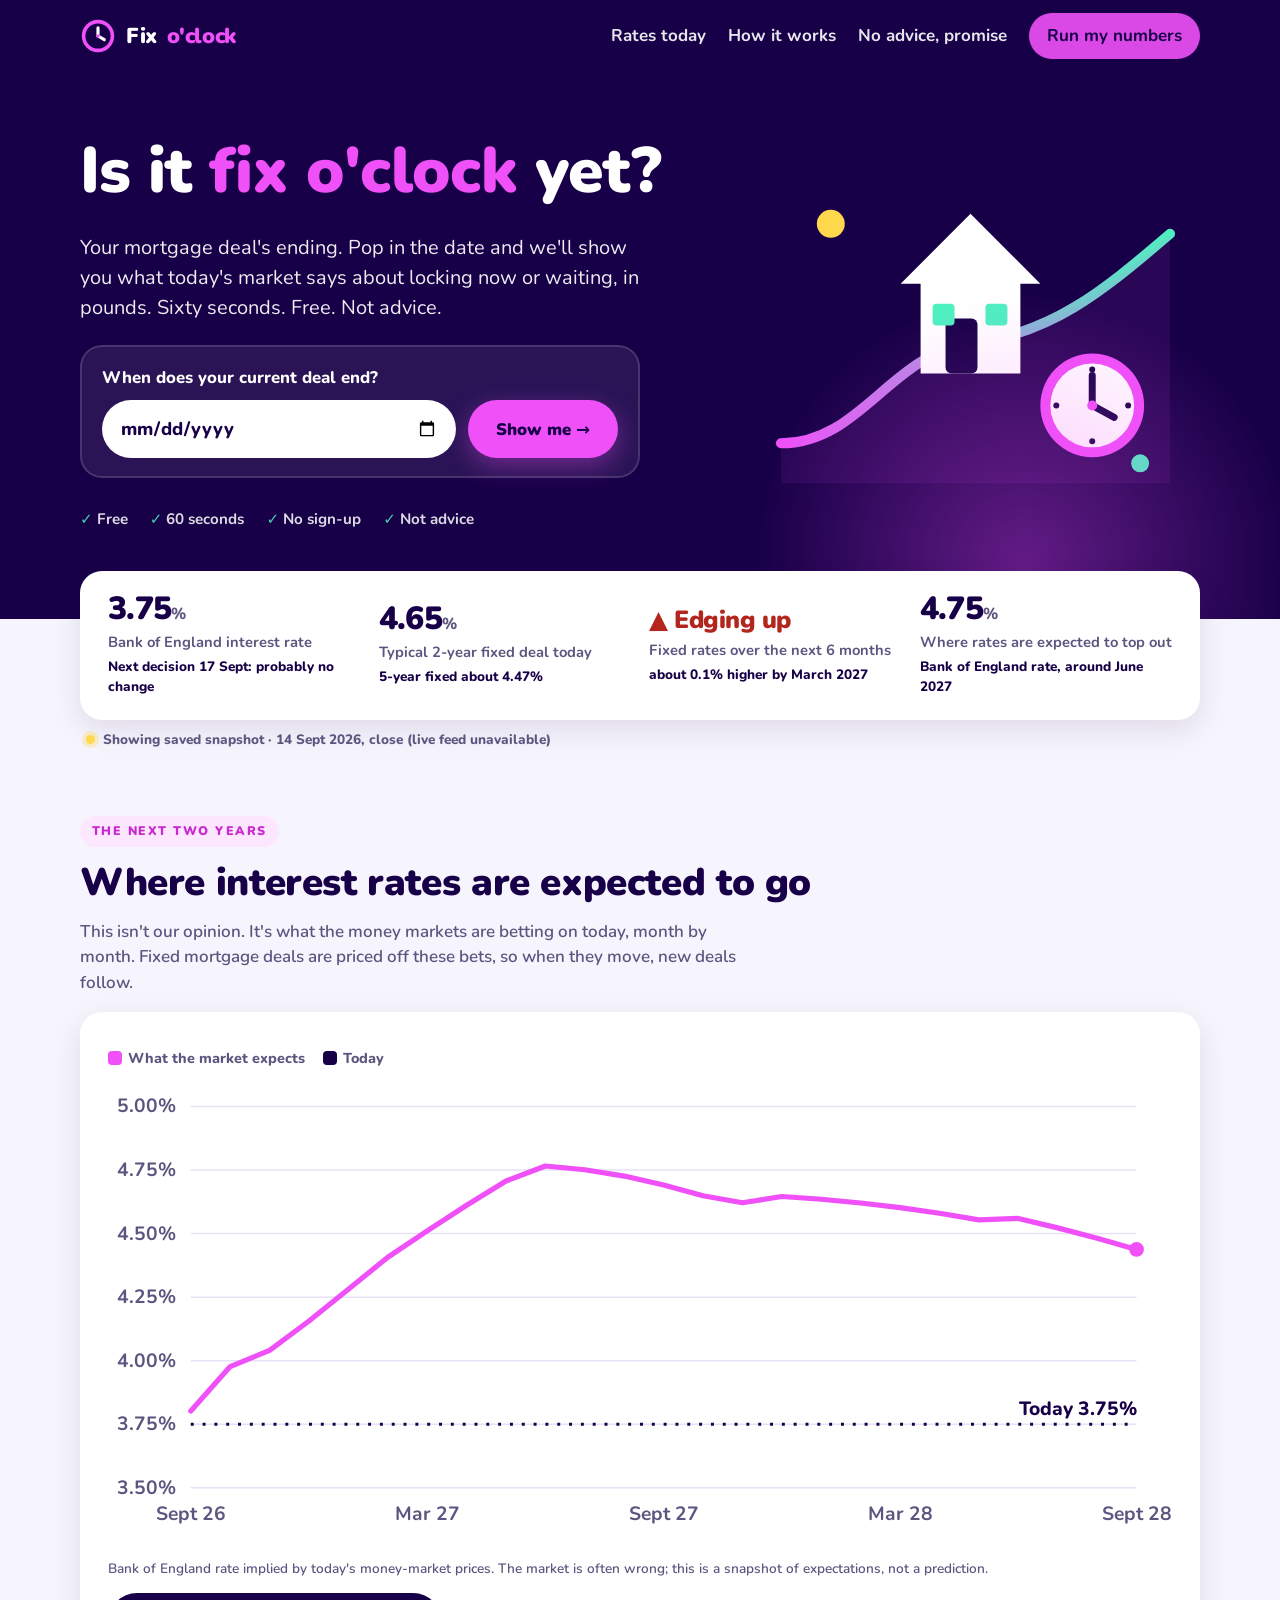
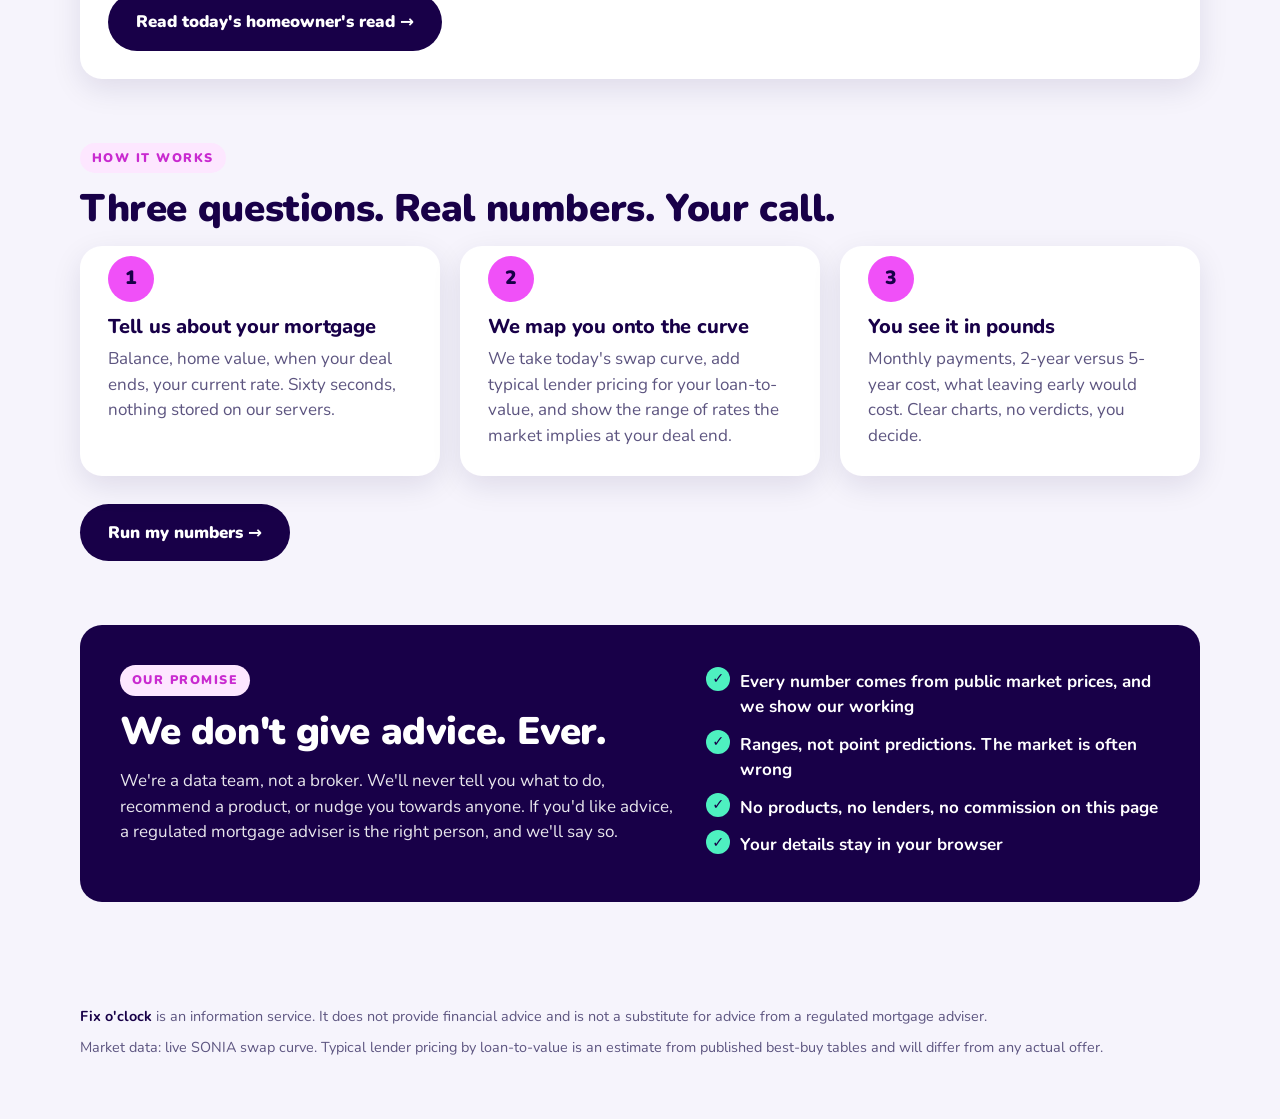
==== app/index.html @ 401bcd93 "Add homeowner's-read news pages built from the public data feed; fix lender margin so implied deals " ====
<!doctype html>
<html lang="en-GB">
<head>
<meta charset="utf-8">
<meta name="viewport" content="width=device-width, initial-scale=1">
<title>Fix o'clock – is it time to fix your mortgage rate?</title>
<meta name="description" content="Free, friendly and no advice. See the market-implied path for mortgage rates, live from the SONIA curve, and what it could mean for your remortgage timing.">
<link rel="stylesheet" href="styles.css?v=3">
</head>
<body>

<header class="top">
  <div class="wrap">
    <a class="logo" href="index.html">
      <svg class="mark" viewBox="0 0 40 40" aria-hidden="true"><circle cx="20" cy="20" r="18" fill="#f050f8"/><circle cx="20" cy="20" r="14" fill="#180048"/><path d="M20 20V11M20 20l7 4" stroke="#fff" stroke-width="3.5" stroke-linecap="round"/><circle cx="20" cy="20" r="2" fill="#f050f8"/></svg>
      Fix <em>o'clock</em>
    </a>
    <nav>
      <a href="news/index.html">Rates today</a>
      <a href="#how">How it works</a>
      <a href="#promise">No advice, promise</a>
      <a class="cta" href="calculate.html">Run my numbers</a>
    </nav>
  </div>
</header>

<section class="hero">
  <div class="wrap">
    <div>
      <h1>Is it <span>fix o'clock</span> yet?</h1>
      <p class="lead">Your mortgage deal's ending. Pop in the date and we'll show you what today's market says about locking now or waiting, in pounds. Sixty seconds. Free. Not advice.</p>
      <form class="hook" action="calculate.html" method="get">
        <label for="hookDate">When does your current deal end?</label>
        <div class="hook-row">
          <input type="date" id="hookDate" name="dealEnd" required>
          <button class="btn btn-pink" type="submit">Show me →</button>
        </div>
      </form>
      <div class="trust"><span>Free</span><span>60 seconds</span><span>No sign-up</span><span>Not advice</span></div>
    </div>
    <svg class="hero-art" viewBox="0 0 460 380" aria-hidden="true">
      <defs><linearGradient id="g1" x1="0" x2="1"><stop offset="0" stop-color="#f050f8"/><stop offset="1" stop-color="#4ef0c0"/></linearGradient></defs>
      <path d="M40 300 C 120 300, 150 210, 230 200 S 360 150, 430 90" fill="none" stroke="url(#g1)" stroke-width="10" stroke-linecap="round"/>
      <path d="M40 300 C 120 300, 150 210, 230 200 S 360 150, 430 90 L 430 340 L 40 340 Z" fill="#f050f8" opacity=".08"/>
      <g transform="translate(150 60)">
        <path d="M80 10 L 10 80 H 30 V 170 H 130 V 80 H 150 Z" fill="#fff"/>
        <rect x="55" y="115" width="32" height="55" rx="6" fill="#180048"/>
        <rect x="95" y="100" width="22" height="22" rx="4" fill="#4ef0c0"/>
        <rect x="42" y="100" width="22" height="22" rx="4" fill="#4ef0c0"/>
      </g>
      <g transform="translate(300 200)">
        <circle cx="52" cy="62" r="52" fill="#f050f8"/>
        <circle cx="52" cy="62" r="42" fill="#fff"/>
        <path d="M52 62 V 32" stroke="#180048" stroke-width="7" stroke-linecap="round"/>
        <path d="M52 62 L 74 74" stroke="#180048" stroke-width="7" stroke-linecap="round"/>
        <circle cx="52" cy="62" r="5" fill="#f050f8"/>
        <circle cx="52" cy="26" r="3" fill="#180048"/><circle cx="88" cy="62" r="3" fill="#180048"/><circle cx="52" cy="98" r="3" fill="#180048"/><circle cx="16" cy="62" r="3" fill="#180048"/>
      </g>
      <circle cx="90" cy="80" r="14" fill="#ffd84d"/>
      <circle cx="400" cy="320" r="9" fill="#4ef0c0"/>
    </svg>
  </div>
</section>

<section class="market wrap" id="market">
  <div class="card">
    <div class="stat"><div class="n" id="m-bank">–<small>%</small></div><div class="l">Bank of England interest rate</div><div class="d" id="m-mpc"></div></div>
    <div class="stat"><div class="n" id="m-fix2">–<small>%</small></div><div class="l">Typical 2-year fixed deal today</div><div class="d" id="m-fix5"></div></div>
    <div class="stat"><div class="n n-text" id="m-dir">–</div><div class="l">Fixed rates over the next 6 months</div><div class="d" id="m-dir-d"></div></div>
    <div class="stat"><div class="n" id="m-peak">–<small>%</small></div><div class="l">Where rates are expected to top out</div><div class="d" id="m-peak-d"></div></div>
  </div>
  <p class="live" id="m-live" style="margin:10px 6px 0"><span class="dot"></span><span>Connecting to live market data…</span></p>
</section>

<section class="block">
  <div class="wrap">
    <span class="eyebrow">The next two years</span>
    <h2>Where interest rates are expected to go</h2>
    <p style="max-width:680px;color:var(--muted);font-weight:600">This isn't our opinion. It's what the money markets are betting on today, month by month. Fixed mortgage deals are priced off these bets, so when they move, new deals follow.</p>
    <div class="card">
      <div class="legend"><span><i style="background:#f050f8"></i>What the market expects</span><span><i style="background:#180048"></i>Today</span></div>
      <div class="chart-wrap" id="c-bankrate"></div>
      <p class="foot-note">Bank of England rate implied by today's money-market prices. The market is often wrong; this is a snapshot of expectations, not a prediction.</p>
      <p style="margin:14px 0 0"><a class="btn btn-ink" href="news/index.html">Read today's homeowner's read →</a></p>
    </div>
  </div>
</section>

<section class="block" id="how" style="padding-top:0">
  <div class="wrap">
    <span class="eyebrow">How it works</span>
    <h2>Three questions. Real numbers. Your call.</h2>
    <div class="grid3">
      <div class="card step"><div class="num">1</div><h3>Tell us about your mortgage</h3><p>Balance, home value, when your deal ends, your current rate. Sixty seconds, nothing stored on our servers.</p></div>
      <div class="card step"><div class="num">2</div><h3>We map you onto the curve</h3><p>We take today's swap curve, add typical lender pricing for your loan-to-value, and show the range of rates the market implies at your deal end.</p></div>
      <div class="card step"><div class="num">3</div><h3>You see it in pounds</h3><p>Monthly payments, 2-year versus 5-year cost, what leaving early would cost. Clear charts, no verdicts, you decide.</p></div>
    </div>
    <div style="margin-top:28px"><a class="btn btn-ink" href="calculate.html">Run my numbers →</a></div>
  </div>
</section>

<section class="block" id="promise" style="padding-top:0">
  <div class="wrap">
    <div class="promise">
      <div>
        <span class="eyebrow">Our promise</span>
        <h2 style="color:#fff">We don't give advice. Ever.</h2>
        <p style="opacity:.9">We're a data team, not a broker. We'll never tell you what to do, recommend a product, or nudge you towards anyone. If you'd like advice, a regulated mortgage adviser is the right person, and we'll say so.</p>
      </div>
      <ul>
        <li>Every number comes from public market prices, and we show our working</li>
        <li>Ranges, not point predictions. The market is often wrong</li>
        <li>No products, no lenders, no commission on this page</li>
        <li>Your details stay in your browser</li>
      </ul>
    </div>
  </div>
</section>

<footer>
  <div class="wrap">
    <div><strong>Fix o'clock</strong> is an information service. It does not provide financial advice and is not a substitute for advice from a regulated mortgage adviser.</div>
    <div>Market data: live SONIA swap curve. Typical lender pricing by loan-to-value is an estimate from published best-buy tables and will differ from any actual offer.</div>
  </div>
</footer>

<script src="curve.js?v=3"></script>
<script src="data/market.js?v=3"></script>
<script src="engine.js?v=3"></script>
<script src="live.js?v=3"></script>
<script src="charts.js?v=3"></script>
<script>
(function () {
  const $ = id => document.getElementById(id);
  const pct = x => x.toFixed(2);
  function delta(cur, prev) {
    if (prev == null) return "";
    const d = cur - prev, bp = Math.round(d * 100);
    if (Math.abs(bp) < 1) return '<span class="flat">unchanged vs last close</span>';
    return `<span class="${bp > 0 ? "up" : "down"}">${bp > 0 ? "▲" : "▼"} ${Math.abs(bp)}bp vs last close</span>`;
  }
  function render() {
    const M = window.MARKET, prev = M.previousPillars || {};
    const E = window.Engine, LTV = 75;
    // 1. Bank of England rate + what markets expect at the next decision
    $("m-bank").innerHTML = pct(M.bankRate) + "<small>%</small>";
    const mpc = window.Live.nextMpc();
    // Pricing for the next meeting: the 1-month swap vs overnight if the meeting is
    // within a month, otherwise the forward for the month after it.
    const daysToMpc = mpc ? (new Date(mpc) - new Date(M.asOf)) / 864e5 : 99;
    const step = daysToMpc <= 35 ? (M.pillars.OIS_1M - M.pillars.OIS_1D) : (M.forward[Math.ceil(daysToMpc / 30.4)] - M.bankRate);
    const expect = step > 0.125 ? "probably a rise" : step < -0.125 ? "probably a cut" : "probably no change";
    $("m-mpc").textContent = mpc ? "Next decision " + new Date(mpc).toLocaleDateString("en-GB", { day: "numeric", month: "short" }) + ": " + expect : "";
    // 2. Typical fixed deals today (75% loan-to-value)
    const fix2 = E.impliedFix(0, 2, LTV), fix5 = E.impliedFix(0, 5, LTV);
    $("m-fix2").innerHTML = pct(fix2) + "<small>%</small>";
    $("m-fix5").textContent = "5-year fixed about " + pct(fix5) + "%";
    // 3. Direction of travel for fixed rates
    const d6 = E.impliedFix(6, 2, LTV) - fix2;
    const dir = d6 > 0.15 ? ["Rising", "up"] : d6 > 0.05 ? ["Edging up", "up"] : d6 < -0.15 ? ["Falling", "down"] : d6 < -0.05 ? ["Edging down", "down"] : ["Steady", "flat"];
    $("m-dir").innerHTML = `<span class="${dir[1]}">${dir[1] === "up" ? "▲ " : dir[1] === "down" ? "▼ " : ""}${dir[0]}</span>`;
    const by = E.addMonths(M.asOf, 6).toLocaleDateString("en-GB", { month: "long", year: "numeric" });
    $("m-dir-d").textContent = Math.abs(d6) < 0.05 ? "little change expected by " + by : "about " + Math.abs(d6).toFixed(1) + "% " + (d6 >= 0 ? "higher" : "lower") + " by " + by;
    // 4. Where the Bank of England rate is expected to peak
    const path = E.bankRatePath(36);
    let peak = path[0]; path.forEach(p => { if (p.r > peak.r) peak = p; });
    $("m-peak").innerHTML = (Math.round(peak.r * 4) / 4).toFixed(2) + "<small>%</small>";
    $("m-peak-d").textContent = "Bank of England rate, around " + new Date(peak.date).toLocaleDateString("en-GB", { month: "long", year: "numeric" });
    const live = $("m-live");
    live.className = "live " + (M.source === "live" ? "" : "off");
    live.innerHTML = `<span class="dot"></span><span>${M.source === "live" ? "Live market data · " + M.asOfLabel : "Showing saved snapshot · " + M.asOfLabel + " (live feed unavailable)"}</span>`;
    const pts = window.Engine.bankRatePath(24);
    const ticks = pts.filter(p => p.t % 6 === 0).map(p => ({ x: p.t, label: window.Engine.fmtMonth(p.date) }));
    window.Charts.line($("c-bankrate"), {
      series: [{ name: "", points: pts.map(p => ({ x: p.t, y: p.r })), color: "#f050f8" }],
      hlines: [{ y: M.bankRate, label: "Today " + pct(M.bankRate) + "%", color: "#180048" }],
      xTicks: ticks, yLabel: y => y.toFixed(2) + "%", height: 320, aria: "Market-implied Bank Rate path",
    });
  }
  render();
  document.addEventListener("market:updated", render);
})();
</script>
</body>
</html>
---- app/styles.css ----
/* ------------------------------------------------------------------
   Fix o'clock – friendly, bold, rounded. Deep purple + hot pink.
   ------------------------------------------------------------------ */
@import url('https://fonts.googleapis.com/css2?family=Nunito:wght@500;700;800;900&display=swap');

:root {
  --ink: #180048;          /* deep purple, page & text */
  --ink-2: #2b1466;
  --ink-3: #4a2a99;
  --pink: #f050f8;
  --pink-dark: #c92ad0;
  --pink-soft: #fde7ff;
  --lilac: #efe9ff;
  --lilac-2: #e2d9ff;
  --mint: #4ef0c0;
  --mint-dark: #0f9a75;
  --sun: #ffd84d;
  --paper: #ffffff;
  --cloud: #f6f4fc;
  --text: #180048;
  --muted: #5d5580;
  --line: #e6e1f5;
  --radius: 22px;
  --shadow: 0 10px 30px rgba(24, 0, 72, 0.10);
  --font: "Nunito", "Segoe UI", system-ui, -apple-system, Arial, sans-serif;
}

* { box-sizing: border-box; }
html { scroll-behavior: smooth; }
body { margin: 0; font-family: var(--font); color: var(--text); background: var(--cloud); font-size: 17px; line-height: 1.5; -webkit-font-smoothing: antialiased; }
a { color: var(--ink-3); }
h1, h2, h3 { line-height: 1.12; margin: 0 0 .4em; letter-spacing: -.01em; }
h1 { font-size: clamp(2.2rem, 5.5vw, 4rem); font-weight: 900; }
h2 { font-size: clamp(1.6rem, 3.2vw, 2.4rem); font-weight: 900; }
h3 { font-size: 1.25rem; font-weight: 800; }
p { margin: 0 0 1em; }
.wrap { width: min(1120px, 100% - 40px); margin-inline: auto; }
.narrow { width: min(880px, 100% - 40px); margin-inline: auto; }

/* Header */
.top { background: var(--ink); color: #fff; position: sticky; top: 0; z-index: 20; }
.top .wrap { display: flex; align-items: center; justify-content: space-between; height: 72px; gap: 20px; }
.logo { display: flex; align-items: center; gap: 10px; color: #fff; text-decoration: none; font-weight: 900; font-size: 1.35rem; letter-spacing: -.02em; }
.logo .mark { width: 36px; height: 36px; }
.logo em { font-style: normal; color: var(--pink); }
nav a { color: #fff; text-decoration: none; font-weight: 700; margin-left: 22px; opacity: .9; }
nav a:hover { opacity: 1; text-decoration: underline; text-decoration-color: var(--pink); text-underline-offset: 6px; }
nav { display: flex; align-items: center; flex-wrap: nowrap; }
nav .cta { background: var(--pink); color: var(--ink); padding: 10px 18px; border-radius: 999px; white-space: nowrap; }
@media (max-width: 720px) { nav .cta { padding: 9px 14px; font-size: .95rem; margin-left: 0; } }
nav .cta:hover { background: #ff7cff; text-decoration: none; }
@media (max-width: 720px) { nav a:not(.cta) { display: none; } }

/* Buttons */
.btn { display: inline-flex; align-items: center; justify-content: center; gap: 10px; border: 0; cursor: pointer; font: inherit; font-weight: 900; font-size: 1.05rem; padding: 16px 28px; border-radius: 999px; text-decoration: none; transition: transform .12s ease, background .12s ease, box-shadow .12s ease; }
.btn-pink { background: var(--pink); color: var(--ink); box-shadow: 0 8px 24px rgba(240, 80, 248, .35); }
.btn-pink:hover { background: #ff7cff; transform: translateY(-2px); }
.btn-ghost { background: transparent; color: #fff; border: 2px solid rgba(255,255,255,.5); }
.btn-ghost:hover { border-color: #fff; }
.btn-ink { background: var(--ink); color: #fff; }
.btn-ink:hover { background: var(--ink-2); transform: translateY(-2px); }

/* Hero */
.hero { background: var(--ink); color: #fff; padding: 64px 0 88px; position: relative; overflow: hidden; }
.hero .wrap { display: grid; grid-template-columns: 1.15fr .85fr; gap: 40px; align-items: center; }
.hero h1 span { color: var(--pink); }
.hero .lead { font-size: 1.25rem; opacity: .92; max-width: 560px; }
.hero .actions { display: flex; gap: 14px; flex-wrap: wrap; margin-top: 26px; }
.hook { background: rgba(255,255,255,.08); border: 2px solid rgba(255,255,255,.14); border-radius: 22px; padding: 18px 20px; margin-top: 22px; max-width: 560px; }
.hook label { color: #fff; font-size: 1.05rem; margin-bottom: 10px; }
.hook-row { display: flex; gap: 12px; flex-wrap: wrap; }
.hook-row input { flex: 1 1 220px; font: inherit; font-weight: 800; font-size: 1.15rem; padding: 14px 18px; border-radius: 999px; border: 0; color: var(--ink); }
.hook-row input:focus { outline: 4px solid rgba(240,80,248,.5); }
.card.one { background: linear-gradient(135deg, #2b1466, #180048); color: #fff; margin-top: 24px; padding: 34px 32px; }
.one .eyebrow { background: rgba(240,80,248,.18); color: #ff9bff; }
.one .big { font-size: clamp(2.4rem, 6vw, 4rem); font-weight: 900; letter-spacing: -.03em; line-height: 1; color: var(--pink); }
.one .big-k { font-size: 1.25rem; font-weight: 800; margin-top: 10px; max-width: 640px; }
.one .big-s { opacity: .85; font-weight: 600; margin-top: 10px; max-width: 640px; }
.hero .trust { display: flex; gap: 22px; flex-wrap: wrap; margin-top: 30px; font-weight: 700; opacity: .85; font-size: .95rem; }
.hero .trust span::before { content: "✓ "; color: var(--mint); }
.hero-art { width: 100%; max-width: 460px; justify-self: center; }
.hero::after { content: ""; position: absolute; inset: auto -10% -60% auto; width: 60%; aspect-ratio: 1; border-radius: 50%; background: radial-gradient(closest-side, rgba(240,80,248,.35), transparent 70%); pointer-events: none; }
@media (max-width: 860px) { .hero .wrap { grid-template-columns: 1fr; } .hero-art { max-width: 320px; } }

/* Sections */
section.block { padding: 64px 0; }
.eyebrow { display: inline-block; font-weight: 900; letter-spacing: .12em; text-transform: uppercase; font-size: .78rem; color: var(--pink-dark); background: var(--pink-soft); padding: 6px 12px; border-radius: 999px; margin-bottom: 14px; }
.card { background: var(--paper); border-radius: var(--radius); box-shadow: var(--shadow); padding: 28px; }
.grid3 { display: grid; grid-template-columns: repeat(3, 1fr); gap: 20px; }
@media (max-width: 860px) { .grid3 { grid-template-columns: 1fr; } }

/* Market strip */
.market { margin-top: -48px; position: relative; z-index: 2; }
.market .card { display: grid; grid-template-columns: repeat(4, 1fr); gap: 18px; padding: 22px 28px; align-items: center; }
.stat .n { font-size: 2rem; font-weight: 900; line-height: 1; letter-spacing: -.02em; }
.stat .n small { font-size: 1rem; font-weight: 800; color: var(--muted); }
.stat .n-text { font-size: 1.55rem; padding-top: .2rem; }
.stat .l { color: var(--muted); font-weight: 700; font-size: .92rem; margin-top: 6px; }
.stat .d { font-size: .85rem; font-weight: 800; margin-top: 4px; }
.up { color: #b3261e; } .down { color: var(--mint-dark); } .flat { color: var(--muted); }
.live { display: inline-flex; align-items: center; gap: 8px; font-size: .85rem; font-weight: 800; color: var(--muted); }
.live .dot { width: 9px; height: 9px; border-radius: 50%; background: var(--mint); box-shadow: 0 0 0 4px rgba(78,240,192,.25); }
.live.off .dot { background: var(--sun); box-shadow: 0 0 0 4px rgba(255,216,77,.3); }
@media (max-width: 860px) { .market .card { grid-template-columns: 1fr 1fr; } }

/* Steps */
.step { position: relative; padding-top: 10px; }
.step .num { width: 46px; height: 46px; border-radius: 50%; background: var(--pink); color: var(--ink); font-weight: 900; font-size: 1.2rem; display: grid; place-items: center; margin-bottom: 14px; }
.step p { color: var(--muted); margin: 0; }

/* Promise block */
.promise { background: var(--ink); color: #fff; border-radius: var(--radius); padding: 40px; display: grid; grid-template-columns: 1.1fr .9fr; gap: 32px; align-items: center; }
.promise ul { list-style: none; padding: 0; margin: 0; display: grid; gap: 12px; }
.promise li { padding-left: 34px; position: relative; font-weight: 700; }
.promise li::before { content: "✓"; position: absolute; left: 0; top: -2px; width: 24px; height: 24px; border-radius: 50%; background: var(--mint); color: var(--ink); font-weight: 900; display: grid; place-items: center; font-size: .9rem; }
@media (max-width: 860px) { .promise { grid-template-columns: 1fr; } }

/* Forms */
.form-grid { display: grid; grid-template-columns: repeat(2, 1fr); gap: 18px 22px; }
@media (max-width: 680px) { .form-grid { grid-template-columns: 1fr; } }
label { display: block; font-weight: 800; font-size: .95rem; margin-bottom: 6px; }
label .hint { display: block; font-weight: 600; color: var(--muted); font-size: .82rem; }
.field { position: relative; }
.field input { width: 100%; font: inherit; font-weight: 700; font-size: 1.1rem; padding: 14px 16px; border: 2px solid var(--lilac-2); border-radius: 14px; background: #fff; color: var(--ink); outline: none; transition: border .12s, box-shadow .12s; }
.field input:focus { border-color: var(--pink); box-shadow: 0 0 0 4px rgba(240,80,248,.18); }
.field .pre { position: absolute; left: 16px; top: 50%; transform: translateY(-50%); font-weight: 900; color: var(--muted); }
.field .suf { position: absolute; right: 16px; top: 50%; transform: translateY(-50%); font-weight: 900; color: var(--muted); }
.field.has-pre input { padding-left: 34px; }
.field.has-suf input { padding-right: 44px; }
details.more { margin-top: 18px; }
details.more summary { cursor: pointer; font-weight: 800; color: var(--ink-3); }
.form-actions { display: flex; align-items: center; gap: 18px; flex-wrap: wrap; margin-top: 24px; }
.form-actions .note { color: var(--muted); font-size: .9rem; font-weight: 600; }

/* Results */
.result { margin-top: 28px; }
.result h2 { display: flex; align-items: center; gap: 12px; }
.result h2 .chip { font-size: .8rem; font-weight: 900; background: var(--lilac); color: var(--ink-3); padding: 6px 10px; border-radius: 999px; letter-spacing: .04em; }
.plain { background: var(--lilac); border-radius: 16px; padding: 16px 20px; font-weight: 700; margin: 4px 0 18px; }
.plain b { color: var(--pink-dark); }
.readouts { display: grid; grid-template-columns: repeat(3, 1fr); gap: 14px; margin-top: 18px; }
.readout { background: var(--cloud); border-radius: 16px; padding: 14px 16px; }
.readout .v { font-size: 1.5rem; font-weight: 900; line-height: 1.1; letter-spacing: -.02em; }
.readout .k { color: var(--muted); font-weight: 700; font-size: .88rem; margin-top: 4px; }
@media (max-width: 680px) { .readouts { grid-template-columns: 1fr; } }
.legend { display: flex; gap: 18px; flex-wrap: wrap; font-size: .9rem; font-weight: 800; color: var(--muted); margin: 8px 0 4px; }
.legend i { display: inline-block; width: 14px; height: 14px; border-radius: 4px; margin-right: 6px; vertical-align: -2px; }
.chart-wrap { width: 100%; }
svg.chart { width: 100%; height: auto; display: block; font-family: var(--font); }
svg.chart .grid { stroke: var(--line); stroke-width: 1; }
svg.chart .tick { fill: var(--muted); font-size: 13px; font-weight: 700; }
svg.chart .vline { stroke: var(--ink-3); stroke-width: 2; stroke-dasharray: 5 6; }
svg.chart .vlabel { fill: var(--ink-3); font-size: 13px; font-weight: 800; }
svg.chart .hline { stroke-width: 2; stroke-dasharray: 2 6; }
svg.chart .hlabel, svg.chart .slabel { font-size: 13px; font-weight: 800; }
svg.chart .blabel { fill: var(--ink); font-size: 15px; font-weight: 800; }
svg.chart .bnote { fill: var(--muted); font-size: 12px; font-weight: 700; }
svg.chart .bvalue { fill: var(--ink); font-size: 16px; font-weight: 900; }
.foot-note { color: var(--muted); font-size: .85rem; font-weight: 600; margin-top: 12px; }

.notice { display: flex; gap: 14px; align-items: flex-start; background: #fff7d6; border: 2px solid #ffe58f; border-radius: 16px; padding: 14px 18px; font-weight: 700; font-size: .95rem; }
.notice .i { width: 28px; height: 28px; border-radius: 50%; background: var(--sun); display: grid; place-items: center; font-weight: 900; flex: 0 0 auto; }
.hidden { display: none !important; }

/* Reminder */
.remind { background: var(--ink); color: #fff; }
.remind .row { display: flex; gap: 12px; flex-wrap: wrap; margin-top: 14px; }
.remind input[type=email] { flex: 1 1 260px; font: inherit; font-weight: 700; padding: 14px 16px; border-radius: 999px; border: 0; }
.remind label.check { display: flex; gap: 10px; align-items: flex-start; font-weight: 600; font-size: .92rem; opacity: .9; margin-top: 14px; }
.remind .ok { margin-top: 14px; font-weight: 800; color: var(--mint); }

/* Footer */
footer { padding: 40px 0 60px; color: var(--muted); font-size: .9rem; }
footer .wrap { display: grid; gap: 10px; }
footer strong { color: var(--ink); }

/* News pages */
.tiles { display: grid; grid-template-columns: repeat(4, 1fr); gap: 18px; }
@media (max-width: 860px) { .tiles { grid-template-columns: 1fr 1fr; } }
.spark-row { display: flex; align-items: center; gap: 16px; margin-top: 18px; flex-wrap: wrap; }
.spark { width: 320px; max-width: 100%; height: auto; }
.muted { color: var(--muted); font-weight: 700; font-size: .9rem; }
.read p { font-size: 1.1rem; margin-bottom: .9em; }
.read b { color: var(--pink-dark); }
.ctx { list-style: none; padding: 0; margin: 0; display: grid; gap: 10px; }
.ctx li { display: grid; grid-template-columns: 52px 1fr; gap: 10px; font-weight: 600; }
.ctx .t { color: var(--muted); font-weight: 800; font-size: .9rem; padding-top: 2px; }
.days { list-style: none; padding: 0; margin: 0; display: grid; gap: 8px; }
.days a { font-weight: 800; }

/* Page header for calculator */
.page-head { background: var(--ink); color: #fff; padding: 44px 0 90px; }
.page-head p { opacity: .9; max-width: 640px; font-size: 1.1rem; }
.lift { margin-top: -60px; position: relative; z-index: 2; }
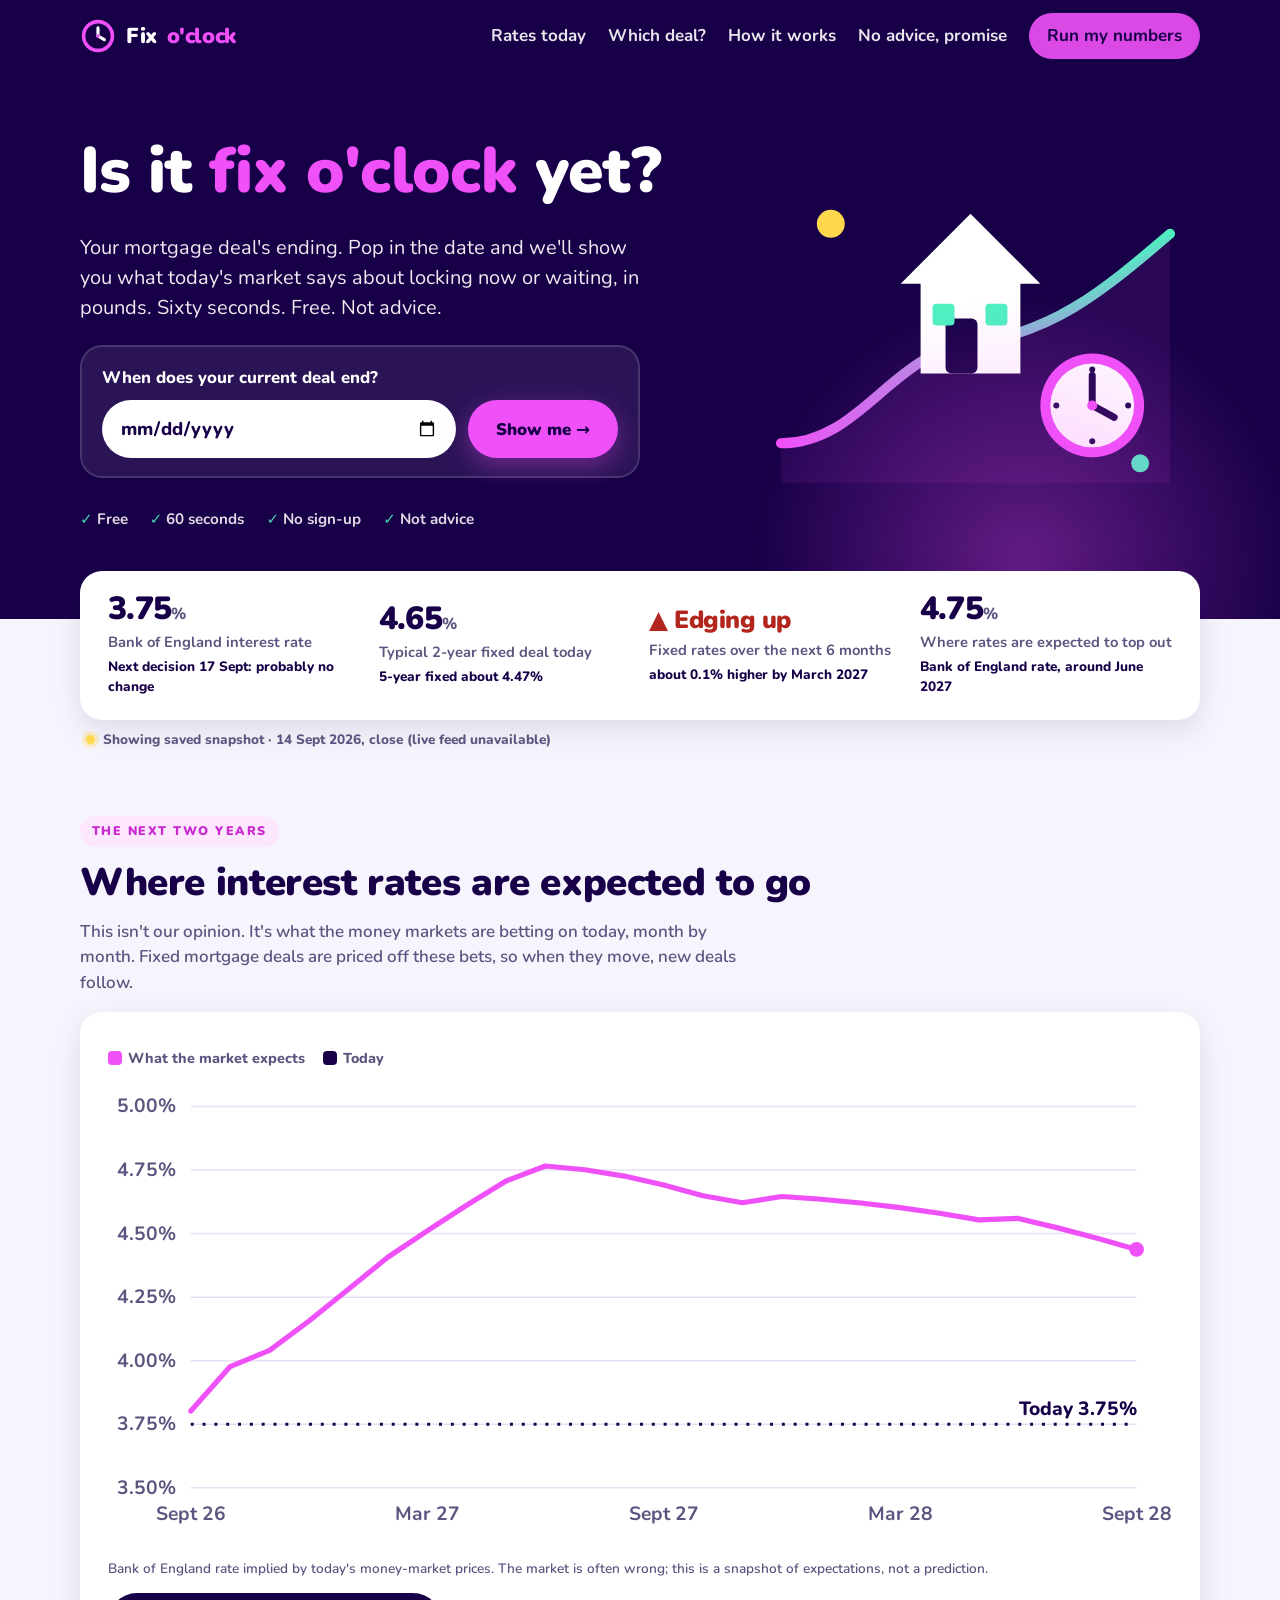
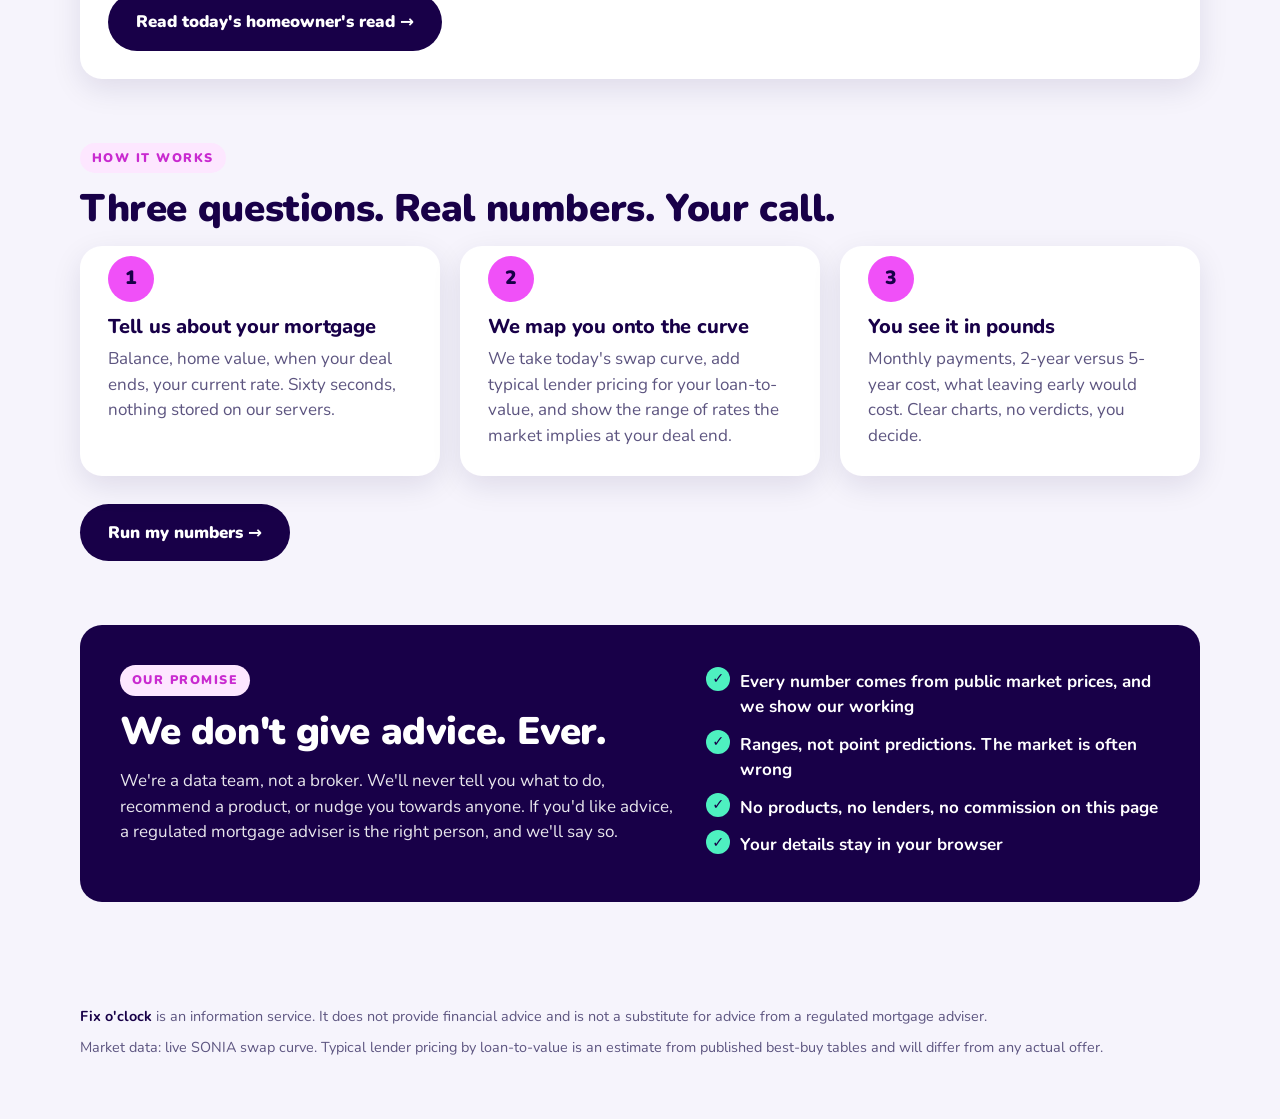
==== commit 9a089a0b: "Add 'Which deal?' page: Phil's mortgage-position engine with a plain-English front end - position-en" ====
--- a/app/index.html
+++ b/app/index.html
@@ -5,7 +5,7 @@
 <meta name="viewport" content="width=device-width, initial-scale=1">
 <title>Fix o'clock – is it time to fix your mortgage rate?</title>
 <meta name="description" content="Free, friendly and no advice. See the market-implied path for mortgage rates, live from the SONIA curve, and what it could mean for your remortgage timing.">
-<link rel="stylesheet" href="styles.css?v=3">
+<link rel="stylesheet" href="styles.css?v=4">
 </head>
 <body>
 
@@ -17,6 +17,7 @@
     </a>
     <nav>
       <a href="news/index.html">Rates today</a>
+      <a href="position.html">Which deal?</a>
       <a href="#how">How it works</a>
       <a href="#promise">No advice, promise</a>
       <a class="cta" href="calculate.html">Run my numbers</a>
@@ -124,11 +125,11 @@
   </div>
 </footer>
 
-<script src="curve.js?v=3"></script>
-<script src="data/market.js?v=3"></script>
-<script src="engine.js?v=3"></script>
-<script src="live.js?v=3"></script>
-<script src="charts.js?v=3"></script>
+<script src="curve.js?v=4"></script>
+<script src="data/market.js?v=4"></script>
+<script src="engine.js?v=4"></script>
+<script src="live.js?v=4"></script>
+<script src="charts.js?v=4"></script>
 <script>
 (function () {
   const $ = id => document.getElementById(id);
--- a/app/styles.css
+++ b/app/styles.css
@@ -188,6 +188,46 @@
 .days { list-style: none; padding: 0; margin: 0; display: grid; gap: 8px; }
 .days a { font-weight: 800; }
 
+/* Which deal? page */
+.modes { display: grid; grid-template-columns: 1fr 1fr; gap: 12px; padding: 12px; }
+.mode { font: inherit; cursor: pointer; border: 2px solid var(--lilac-2); background: #fff; border-radius: 16px; padding: 16px 18px; text-align: left; display: grid; gap: 2px; color: var(--ink); }
+.mode b { font-size: 1.1rem; font-weight: 900; }
+.mode span { color: var(--muted); font-weight: 700; font-size: .95rem; }
+.mode[aria-pressed="true"] { border-color: var(--pink); background: var(--pink-soft); }
+.mode:hover { border-color: var(--pink); }
+@media (max-width: 560px) { .modes { grid-template-columns: 1fr; } }
+.prefill { background: var(--teal-soft, #e6f4f4); background: #e6faf3; color: #0f9a75; font-weight: 800; border-radius: 12px; padding: 10px 14px; margin: 0 0 18px; }
+.check-row { display: flex; gap: 10px; align-items: flex-start; font-weight: 800; padding-top: 30px; }
+.check-row input { width: 20px; height: 20px; margin-top: 2px; }
+.check-row .hint { font-weight: 600; }
+.field select { width: 100%; font: inherit; font-weight: 700; font-size: 1.1rem; padding: 14px 16px; border: 2px solid var(--lilac-2); border-radius: 14px; background: #fff; color: var(--ink); }
+.form-grid.adv { grid-template-columns: repeat(3, 1fr); }
+@media (max-width: 680px) { .form-grid.adv { grid-template-columns: 1fr; } }
+.form-grid.adv .field input { font-size: 1rem; padding: 10px 12px; }
+.card.one .lead-big { font-size: clamp(1.4rem, 3.4vw, 2rem); font-weight: 900; line-height: 1.2; margin: 0 0 12px; }
+.card.one .lead-big b { color: var(--pink); }
+.card.one .sub-big { font-size: 1.05rem; font-weight: 600; opacity: .92; margin: 0; }
+.card.one .sub-big b { color: #ffd39a; }
+.whatif { display: grid; grid-template-columns: 1fr auto; gap: 16px; align-items: center; margin: 8px 0 12px; }
+.whatif input[type=range] { width: 100%; accent-color: var(--pink); }
+.whatif .wiv { font-weight: 900; color: var(--pink-dark); min-width: 130px; text-align: right; }
+@media (max-width: 560px) { .whatif { grid-template-columns: 1fr; } .whatif .wiv { text-align: left; } }
+.figs { grid-template-columns: 1fr 1fr; }
+@media (max-width: 680px) { .figs { grid-template-columns: 1fr; } }
+.readout .s { color: var(--muted); font-weight: 600; font-size: .85rem; margin-top: 6px; }
+.readout details { margin-top: 8px; }
+.readout summary { cursor: pointer; font-weight: 800; font-size: .85rem; color: var(--ink-3); }
+.readout details p { font-size: .9rem; margin: 6px 0 0; font-weight: 600; }
+.h2-like { cursor: pointer; font-size: clamp(1.3rem, 3vw, 1.8rem); font-weight: 900; }
+table.ledger { width: 100%; border-collapse: collapse; margin: 14px 0 6px; font-size: .92rem; }
+table.ledger th { text-align: left; font-size: .78rem; text-transform: uppercase; letter-spacing: .06em; color: var(--muted); padding: 8px 8px; border-bottom: 2px solid var(--line); }
+table.ledger td { padding: 8px; border-bottom: 1px solid var(--line); font-weight: 600; vertical-align: top; }
+table.ledger tr.tot td { font-weight: 900; border-bottom: 0; }
+table.ledger tr.win td { color: var(--mint-dark); }
+.guide details { border-top: 1px solid var(--line); padding: 12px 0; }
+.guide summary { cursor: pointer; font-weight: 800; }
+.guide p { margin: 8px 0 0; color: var(--muted); font-weight: 600; }
+
 /* Page header for calculator */
 .page-head { background: var(--ink); color: #fff; padding: 44px 0 90px; }
 .page-head p { opacity: .9; max-width: 640px; font-size: 1.1rem; }
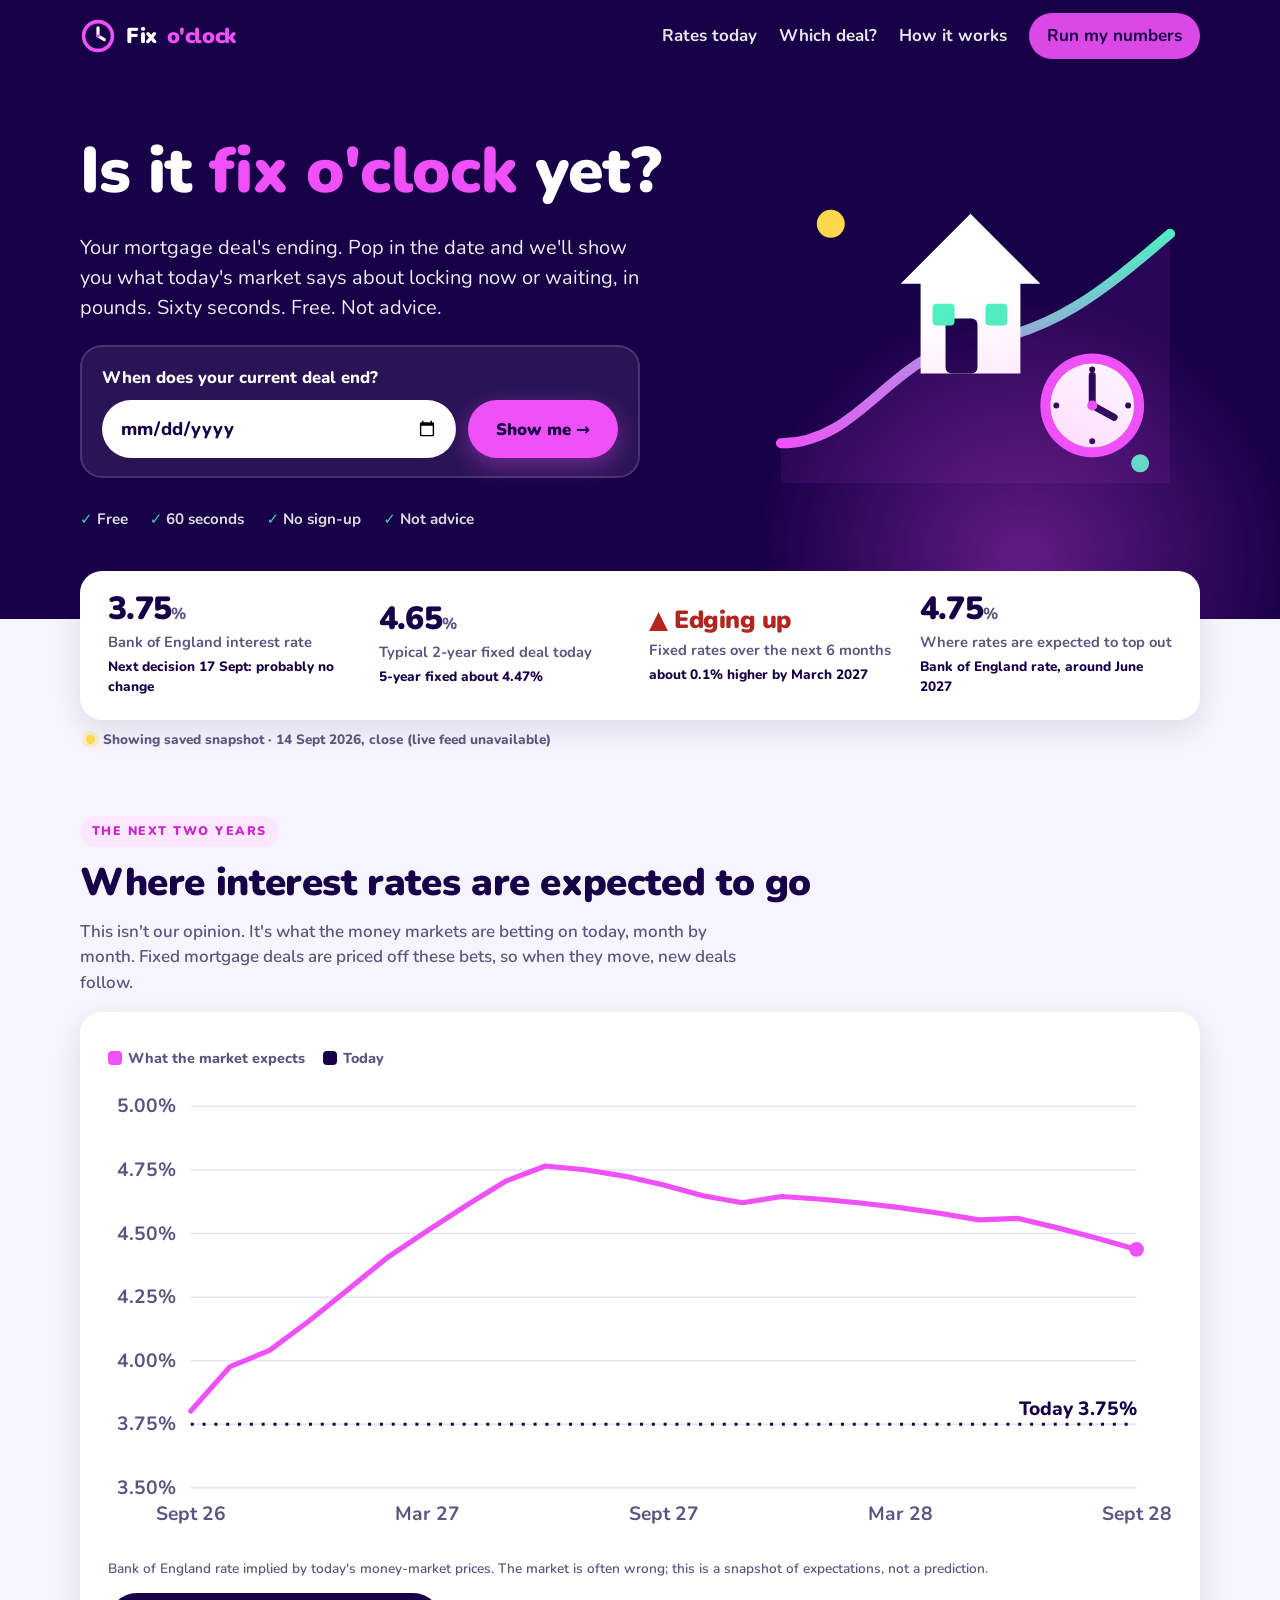
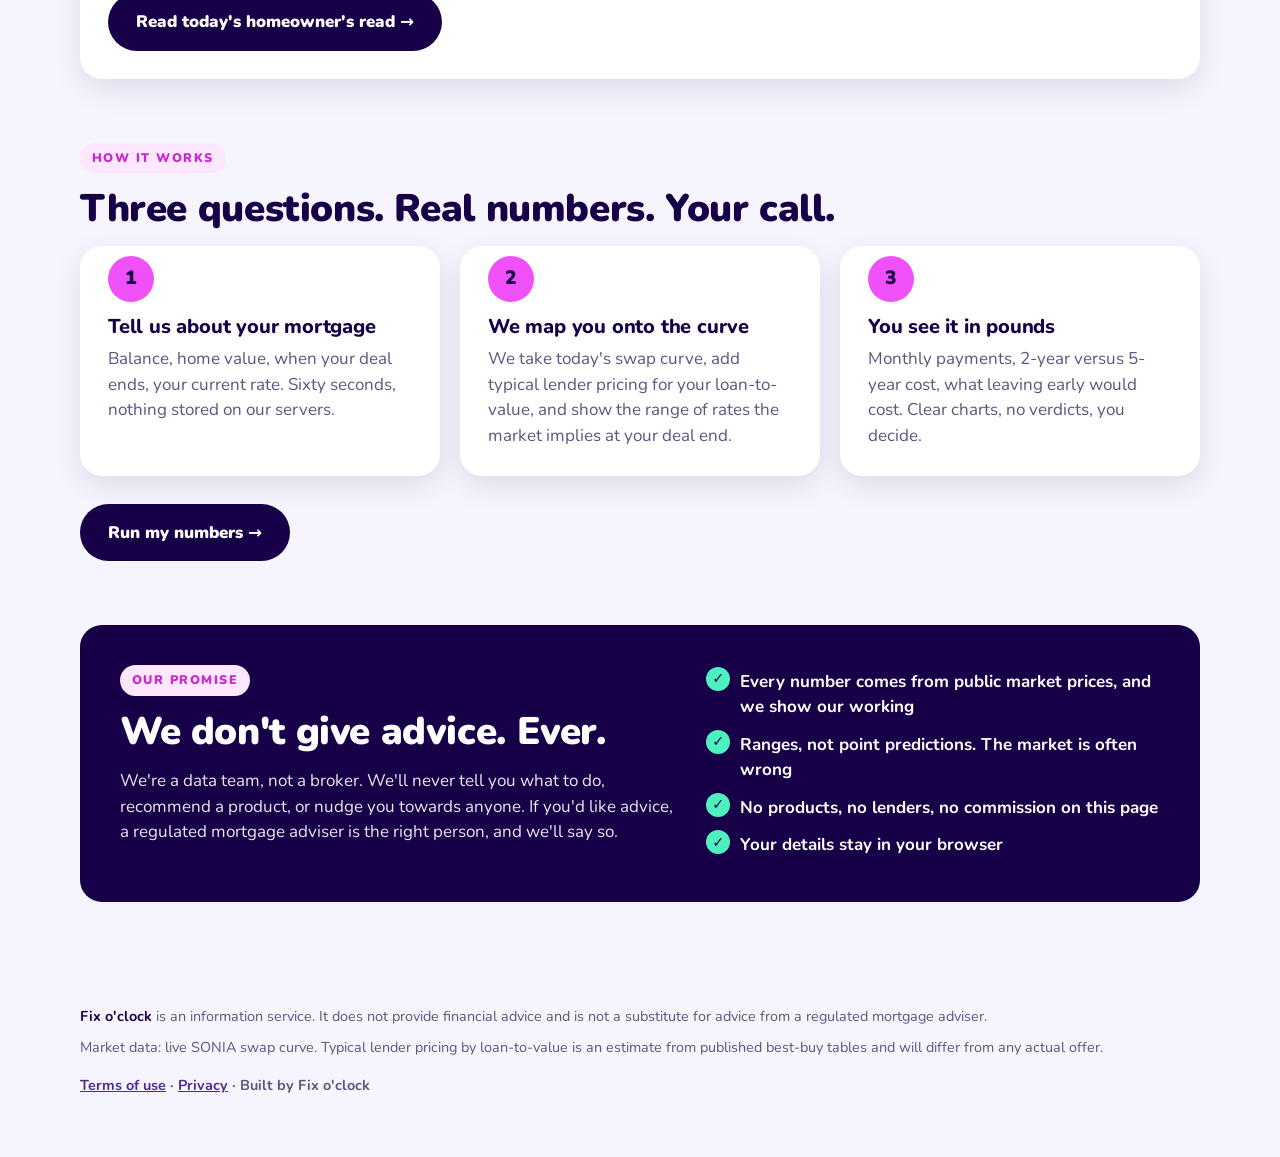
==== commit f75e9a28: "Consistent nav on every page; add Terms of use and Privacy pages with footer links Co-Authored-By: C" ====
--- a/app/index.html
+++ b/app/index.html
@@ -5,7 +5,7 @@
 <meta name="viewport" content="width=device-width, initial-scale=1">
 <title>Fix o'clock – is it time to fix your mortgage rate?</title>
 <meta name="description" content="Free, friendly and no advice. See the market-implied path for mortgage rates, live from the SONIA curve, and what it could mean for your remortgage timing.">
-<link rel="stylesheet" href="styles.css?v=4">
+<link rel="stylesheet" href="styles.css?v=7">
 </head>
 <body>
 
@@ -19,7 +19,6 @@
       <a href="news/index.html">Rates today</a>
       <a href="position.html">Which deal?</a>
       <a href="#how">How it works</a>
-      <a href="#promise">No advice, promise</a>
       <a class="cta" href="calculate.html">Run my numbers</a>
     </nav>
   </div>
@@ -122,14 +121,15 @@
   <div class="wrap">
     <div><strong>Fix o'clock</strong> is an information service. It does not provide financial advice and is not a substitute for advice from a regulated mortgage adviser.</div>
     <div>Market data: live SONIA swap curve. Typical lender pricing by loan-to-value is an estimate from published best-buy tables and will differ from any actual offer.</div>
+    <div class="legal"><a href="terms.html">Terms of use</a> · <a href="privacy.html">Privacy</a> · Built by Fix o'clock</div>
   </div>
 </footer>
 
-<script src="curve.js?v=4"></script>
-<script src="data/market.js?v=4"></script>
-<script src="engine.js?v=4"></script>
-<script src="live.js?v=4"></script>
-<script src="charts.js?v=4"></script>
+<script src="curve.js?v=7"></script>
+<script src="data/market.js?v=7"></script>
+<script src="engine.js?v=7"></script>
+<script src="live.js?v=7"></script>
+<script src="charts.js?v=7"></script>
 <script>
 (function () {
   const $ = id => document.getElementById(id);
--- a/app/styles.css
+++ b/app/styles.css
@@ -27,6 +27,7 @@
 
 * { box-sizing: border-box; }
 html { scroll-behavior: smooth; }
+[id] { scroll-margin-top: 92px; }
 body { margin: 0; font-family: var(--font); color: var(--text); background: var(--cloud); font-size: 17px; line-height: 1.5; -webkit-font-smoothing: antialiased; }
 a { color: var(--ink-3); }
 h1, h2, h3 { line-height: 1.12; margin: 0 0 .4em; letter-spacing: -.01em; }
@@ -173,6 +174,13 @@
 footer { padding: 40px 0 60px; color: var(--muted); font-size: .9rem; }
 footer .wrap { display: grid; gap: 10px; }
 footer strong { color: var(--ink); }
+footer .legal { margin-top: 6px; font-weight: 700; }
+footer .legal a { color: var(--ink-3); }
+.legal-page h2 { font-size: 1.2rem; margin-top: 22px; }
+.legal-page h2:first-child { margin-top: 0; }
+.legal-page p, .legal-page li { color: var(--muted); font-weight: 600; }
+.legal-page ul { padding-left: 20px; }
+.legal-page li { margin-bottom: 8px; }
 
 /* News pages */
 .tiles { display: grid; grid-template-columns: repeat(4, 1fr); gap: 18px; }
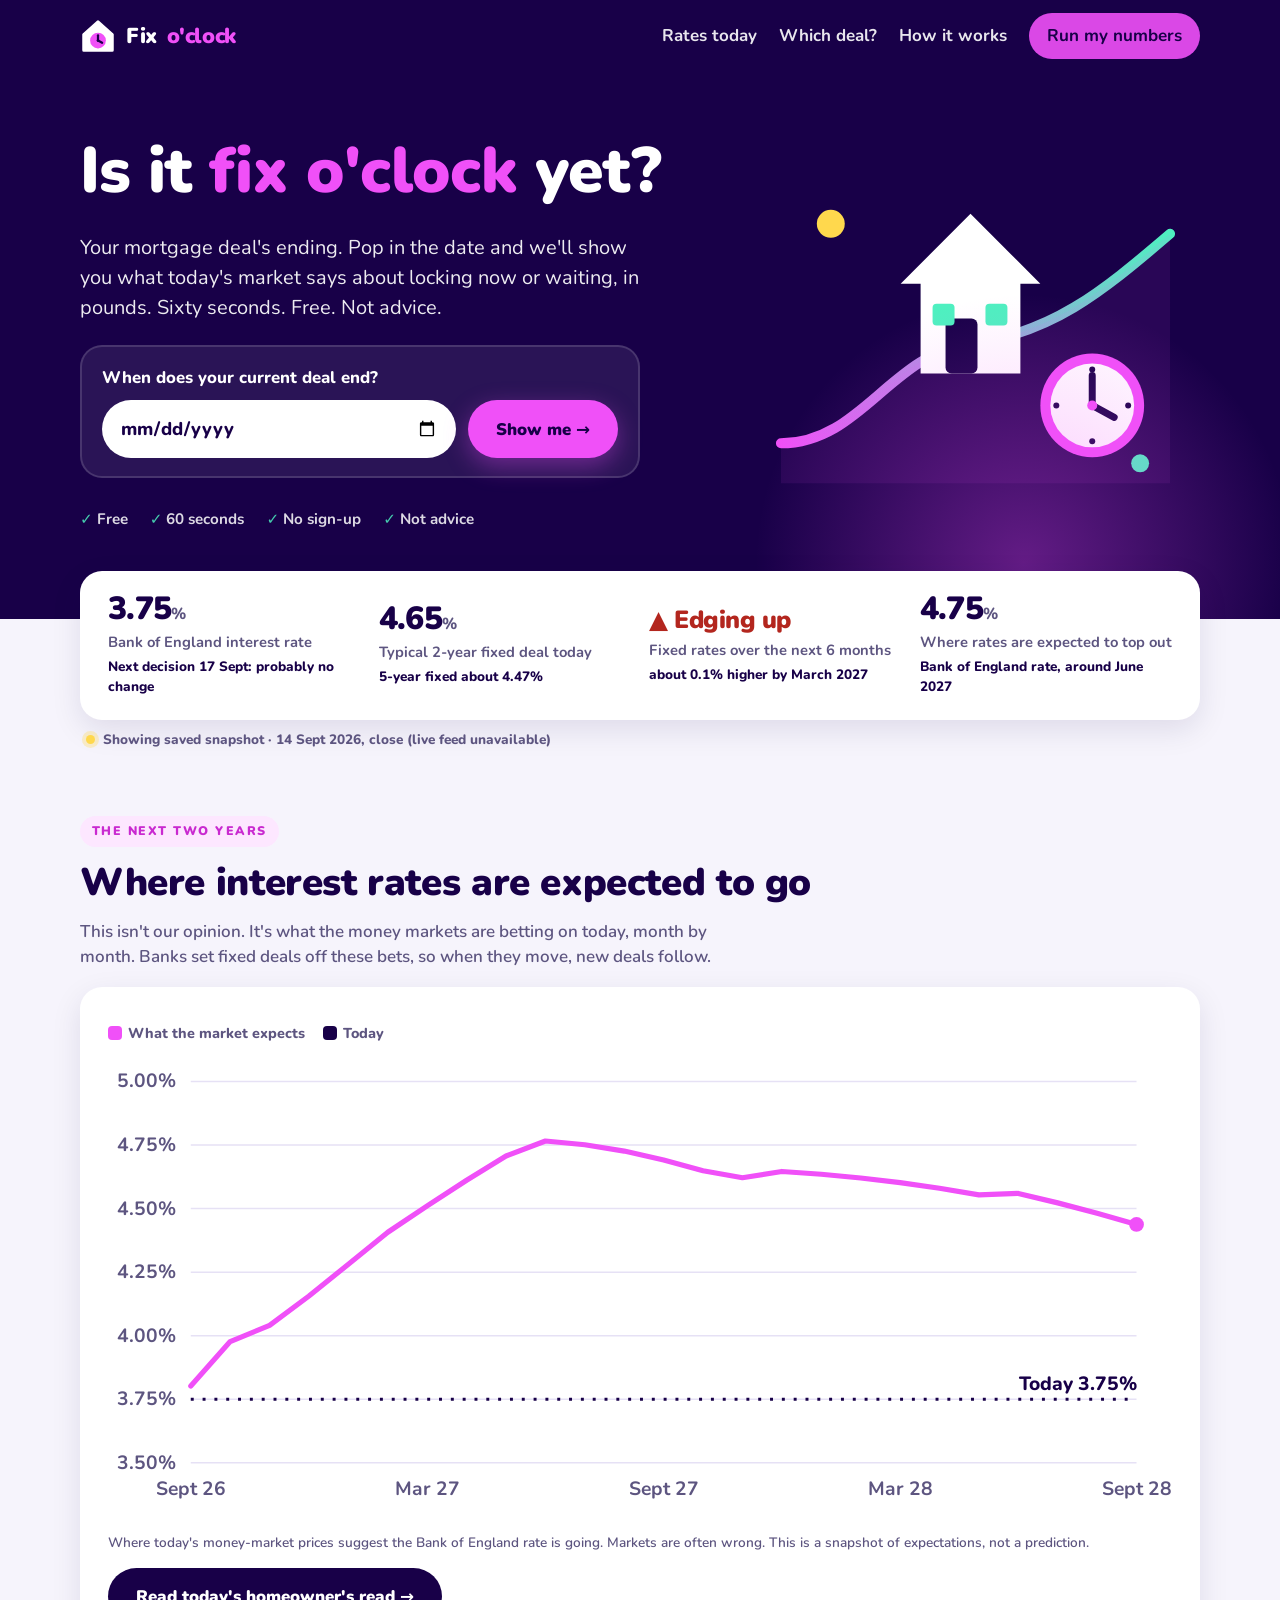
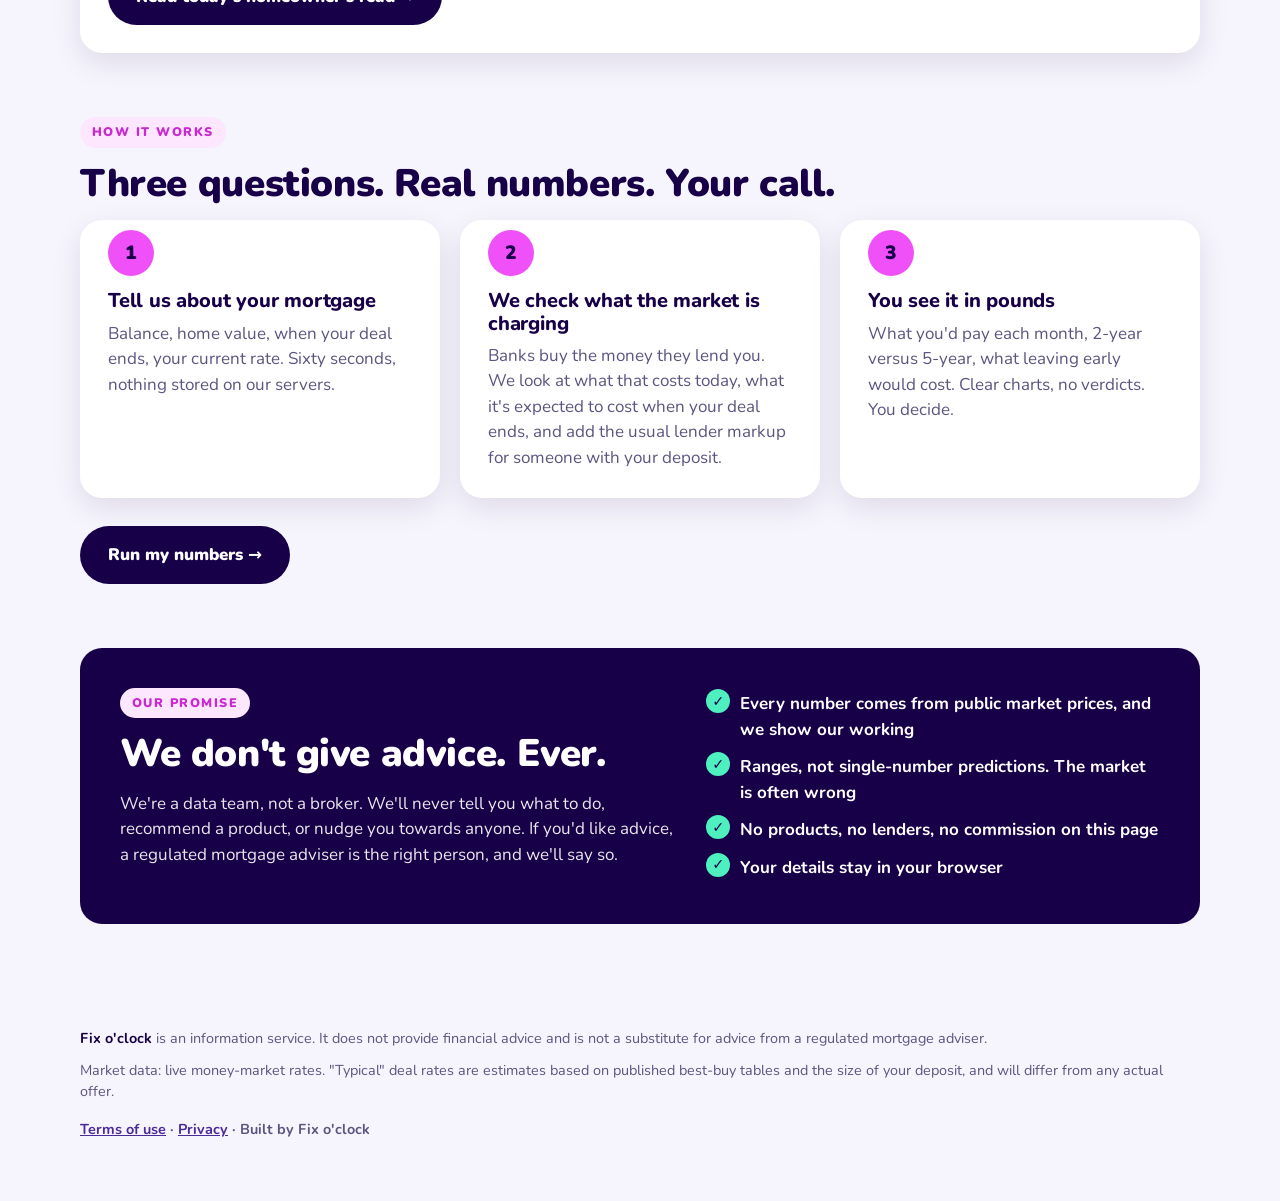
==== commit bf8fc79f: "Plain-English pass across all pages, new house-and-clock logo and favicon Co-Authored-By: Claude Fab" ====
--- a/app/index.html
+++ b/app/index.html
@@ -4,15 +4,16 @@
 <meta charset="utf-8">
 <meta name="viewport" content="width=device-width, initial-scale=1">
 <title>Fix o'clock – is it time to fix your mortgage rate?</title>
-<meta name="description" content="Free, friendly and no advice. See the market-implied path for mortgage rates, live from the SONIA curve, and what it could mean for your remortgage timing.">
-<link rel="stylesheet" href="styles.css?v=7">
+<meta name="description" content="Free, friendly and no advice. See where the market expects mortgage rates to go, updated live, and what it could mean for when you fix.">
+<link rel="icon" type="image/svg+xml" href="favicon.svg">
+<link rel="stylesheet" href="styles.css?v=8">
 </head>
 <body>
 
 <header class="top">
   <div class="wrap">
     <a class="logo" href="index.html">
-      <svg class="mark" viewBox="0 0 40 40" aria-hidden="true"><circle cx="20" cy="20" r="18" fill="#f050f8"/><circle cx="20" cy="20" r="14" fill="#180048"/><path d="M20 20V11M20 20l7 4" stroke="#fff" stroke-width="3.5" stroke-linecap="round"/><circle cx="20" cy="20" r="2" fill="#f050f8"/></svg>
+      <svg class="mark" viewBox="0 0 48 48" aria-hidden="true"><path d="M24 5 L43 22 V43 H5 V22 Z" fill="#fff" stroke="#fff" stroke-width="4" stroke-linejoin="round"/><circle cx="24" cy="30" r="10.5" fill="#f050f8"/><path d="M24 30 V23" stroke="#180048" stroke-width="3" stroke-linecap="round"/><path d="M24 30 L29.5 33" stroke="#180048" stroke-width="3" stroke-linecap="round"/><circle cx="24" cy="30" r="1.8" fill="#180048"/></svg>
       Fix <em>o'clock</em>
     </a>
     <nav>
@@ -76,11 +77,11 @@
   <div class="wrap">
     <span class="eyebrow">The next two years</span>
     <h2>Where interest rates are expected to go</h2>
-    <p style="max-width:680px;color:var(--muted);font-weight:600">This isn't our opinion. It's what the money markets are betting on today, month by month. Fixed mortgage deals are priced off these bets, so when they move, new deals follow.</p>
+    <p style="max-width:680px;color:var(--muted);font-weight:600">This isn't our opinion. It's what the money markets are betting on today, month by month. Banks set fixed deals off these bets, so when they move, new deals follow.</p>
     <div class="card">
       <div class="legend"><span><i style="background:#f050f8"></i>What the market expects</span><span><i style="background:#180048"></i>Today</span></div>
       <div class="chart-wrap" id="c-bankrate"></div>
-      <p class="foot-note">Bank of England rate implied by today's money-market prices. The market is often wrong; this is a snapshot of expectations, not a prediction.</p>
+      <p class="foot-note">Where today's money-market prices suggest the Bank of England rate is going. Markets are often wrong. This is a snapshot of expectations, not a prediction.</p>
       <p style="margin:14px 0 0"><a class="btn btn-ink" href="news/index.html">Read today's homeowner's read →</a></p>
     </div>
   </div>
@@ -92,8 +93,8 @@
     <h2>Three questions. Real numbers. Your call.</h2>
     <div class="grid3">
       <div class="card step"><div class="num">1</div><h3>Tell us about your mortgage</h3><p>Balance, home value, when your deal ends, your current rate. Sixty seconds, nothing stored on our servers.</p></div>
-      <div class="card step"><div class="num">2</div><h3>We map you onto the curve</h3><p>We take today's swap curve, add typical lender pricing for your loan-to-value, and show the range of rates the market implies at your deal end.</p></div>
-      <div class="card step"><div class="num">3</div><h3>You see it in pounds</h3><p>Monthly payments, 2-year versus 5-year cost, what leaving early would cost. Clear charts, no verdicts, you decide.</p></div>
+      <div class="card step"><div class="num">2</div><h3>We check what the market is charging</h3><p>Banks buy the money they lend you. We look at what that costs today, what it's expected to cost when your deal ends, and add the usual lender markup for someone with your deposit.</p></div>
+      <div class="card step"><div class="num">3</div><h3>You see it in pounds</h3><p>What you'd pay each month, 2-year versus 5-year, what leaving early would cost. Clear charts, no verdicts. You decide.</p></div>
     </div>
     <div style="margin-top:28px"><a class="btn btn-ink" href="calculate.html">Run my numbers →</a></div>
   </div>
@@ -109,7 +110,7 @@
       </div>
       <ul>
         <li>Every number comes from public market prices, and we show our working</li>
-        <li>Ranges, not point predictions. The market is often wrong</li>
+        <li>Ranges, not single-number predictions. The market is often wrong</li>
         <li>No products, no lenders, no commission on this page</li>
         <li>Your details stay in your browser</li>
       </ul>
@@ -120,16 +121,16 @@
 <footer>
   <div class="wrap">
     <div><strong>Fix o'clock</strong> is an information service. It does not provide financial advice and is not a substitute for advice from a regulated mortgage adviser.</div>
-    <div>Market data: live SONIA swap curve. Typical lender pricing by loan-to-value is an estimate from published best-buy tables and will differ from any actual offer.</div>
+    <div>Market data: live money-market rates. "Typical" deal rates are estimates based on published best-buy tables and the size of your deposit, and will differ from any actual offer.</div>
     <div class="legal"><a href="terms.html">Terms of use</a> · <a href="privacy.html">Privacy</a> · Built by Fix o'clock</div>
   </div>
 </footer>
 
-<script src="curve.js?v=7"></script>
-<script src="data/market.js?v=7"></script>
-<script src="engine.js?v=7"></script>
-<script src="live.js?v=7"></script>
-<script src="charts.js?v=7"></script>
+<script src="curve.js?v=8"></script>
+<script src="data/market.js?v=8"></script>
+<script src="engine.js?v=8"></script>
+<script src="live.js?v=8"></script>
+<script src="charts.js?v=8"></script>
 <script>
 (function () {
   const $ = id => document.getElementById(id);
@@ -175,7 +176,7 @@
     window.Charts.line($("c-bankrate"), {
       series: [{ name: "", points: pts.map(p => ({ x: p.t, y: p.r })), color: "#f050f8" }],
       hlines: [{ y: M.bankRate, label: "Today " + pct(M.bankRate) + "%", color: "#180048" }],
-      xTicks: ticks, yLabel: y => y.toFixed(2) + "%", height: 320, aria: "Market-implied Bank Rate path",
+      xTicks: ticks, yLabel: y => y.toFixed(2) + "%", height: 320, aria: "Where the Bank of England rate is expected to go",
     });
   }
   render();
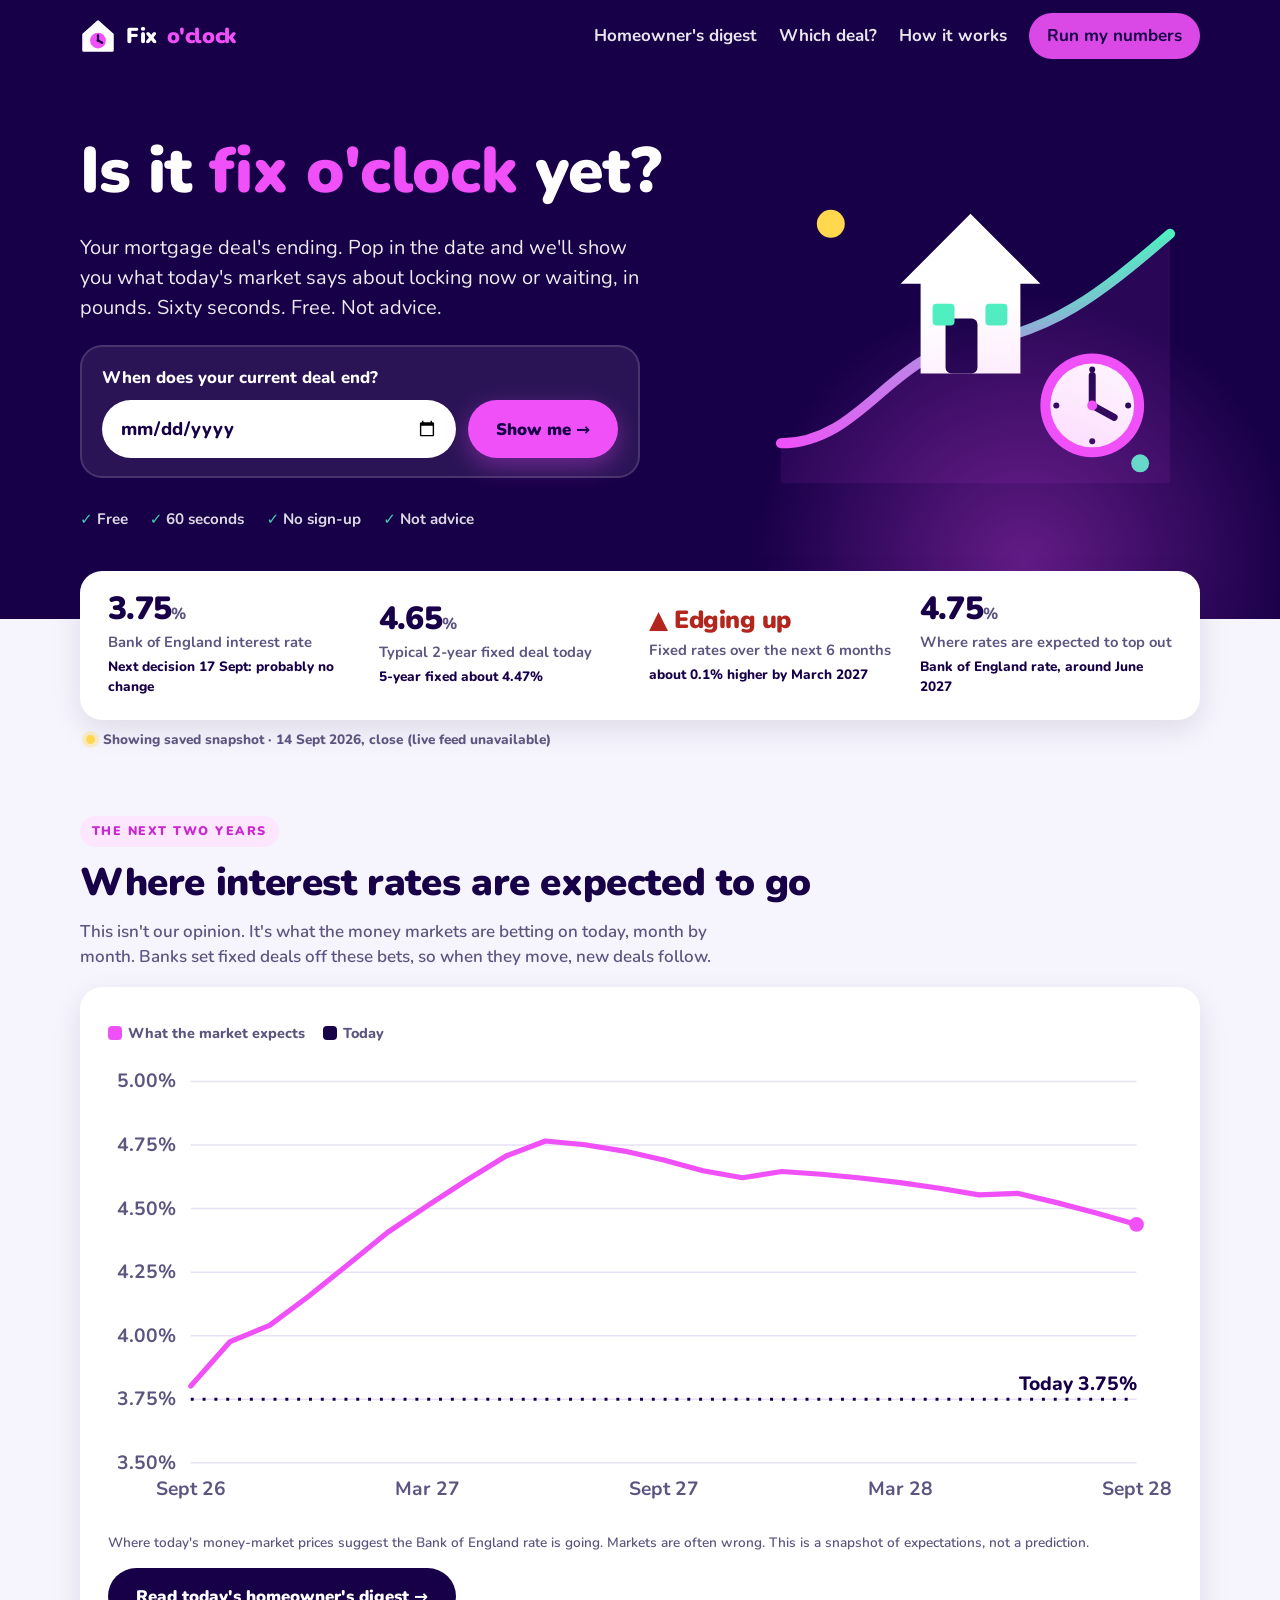
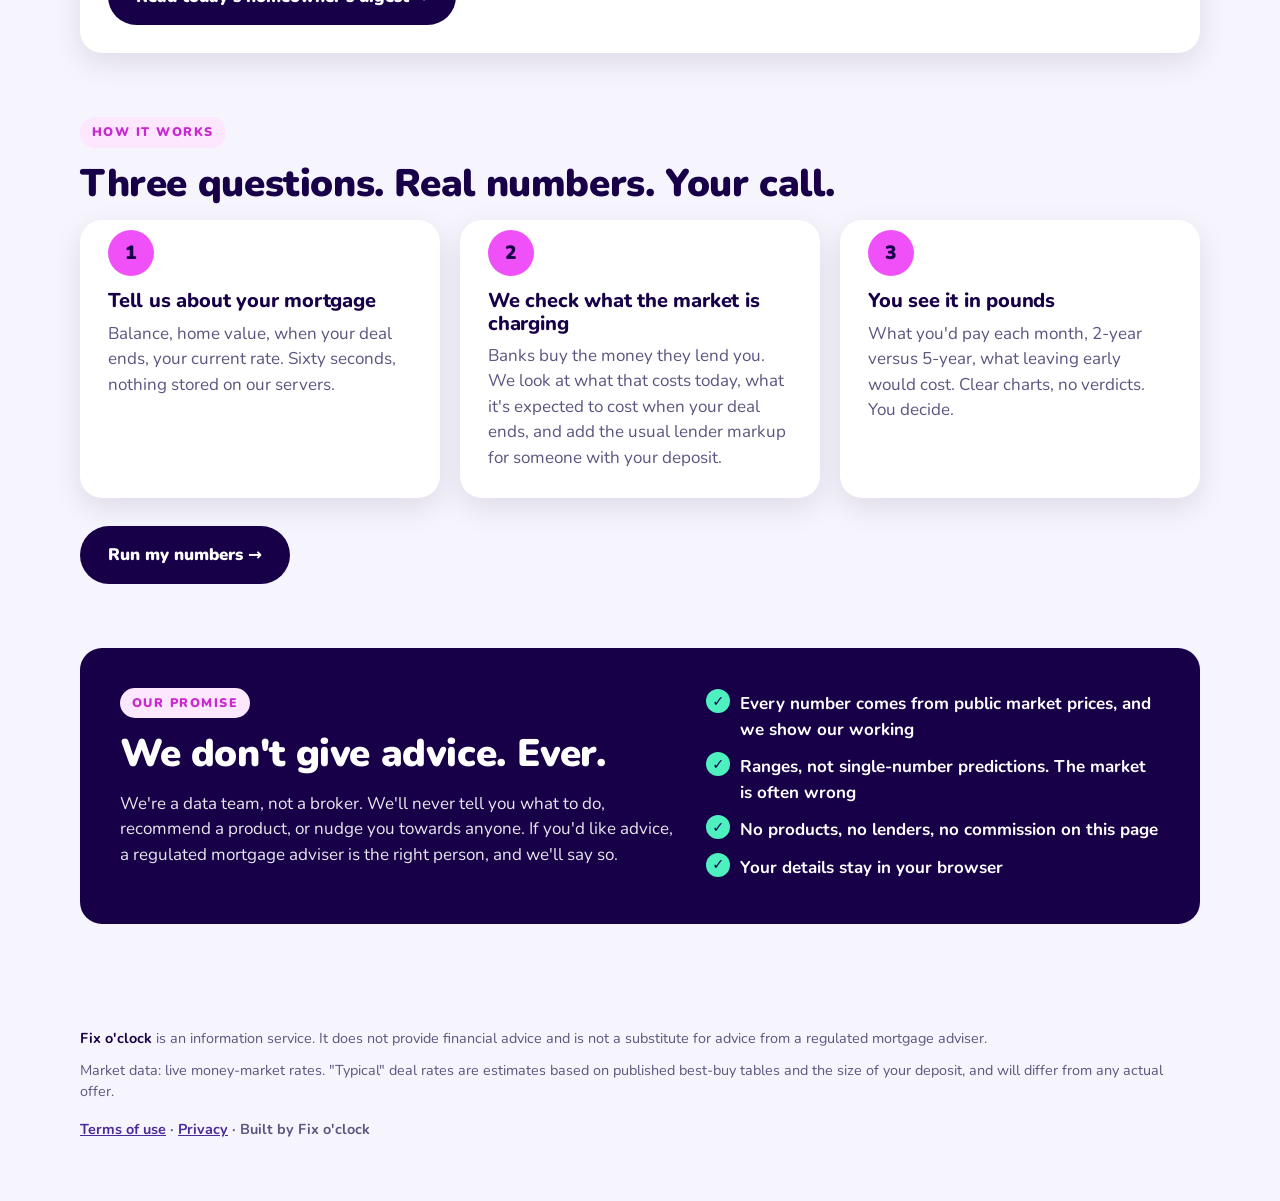
==== commit 24cb1b48: "Rename Rates today to Homeowner's digest Co-Authored-By: Claude Fable 5.1 <noreply@anthropic.com>" ====
--- a/app/index.html
+++ b/app/index.html
@@ -17,7 +17,7 @@
       Fix <em>o'clock</em>
     </a>
     <nav>
-      <a href="news/index.html">Rates today</a>
+      <a href="news/index.html">Homeowner's digest</a>
       <a href="position.html">Which deal?</a>
       <a href="#how">How it works</a>
       <a class="cta" href="calculate.html">Run my numbers</a>
@@ -82,7 +82,7 @@
       <div class="legend"><span><i style="background:#f050f8"></i>What the market expects</span><span><i style="background:#180048"></i>Today</span></div>
       <div class="chart-wrap" id="c-bankrate"></div>
       <p class="foot-note">Where today's money-market prices suggest the Bank of England rate is going. Markets are often wrong. This is a snapshot of expectations, not a prediction.</p>
-      <p style="margin:14px 0 0"><a class="btn btn-ink" href="news/index.html">Read today's homeowner's read →</a></p>
+      <p style="margin:14px 0 0"><a class="btn btn-ink" href="news/index.html">Read today's homeowner's digest →</a></p>
     </div>
   </div>
 </section>
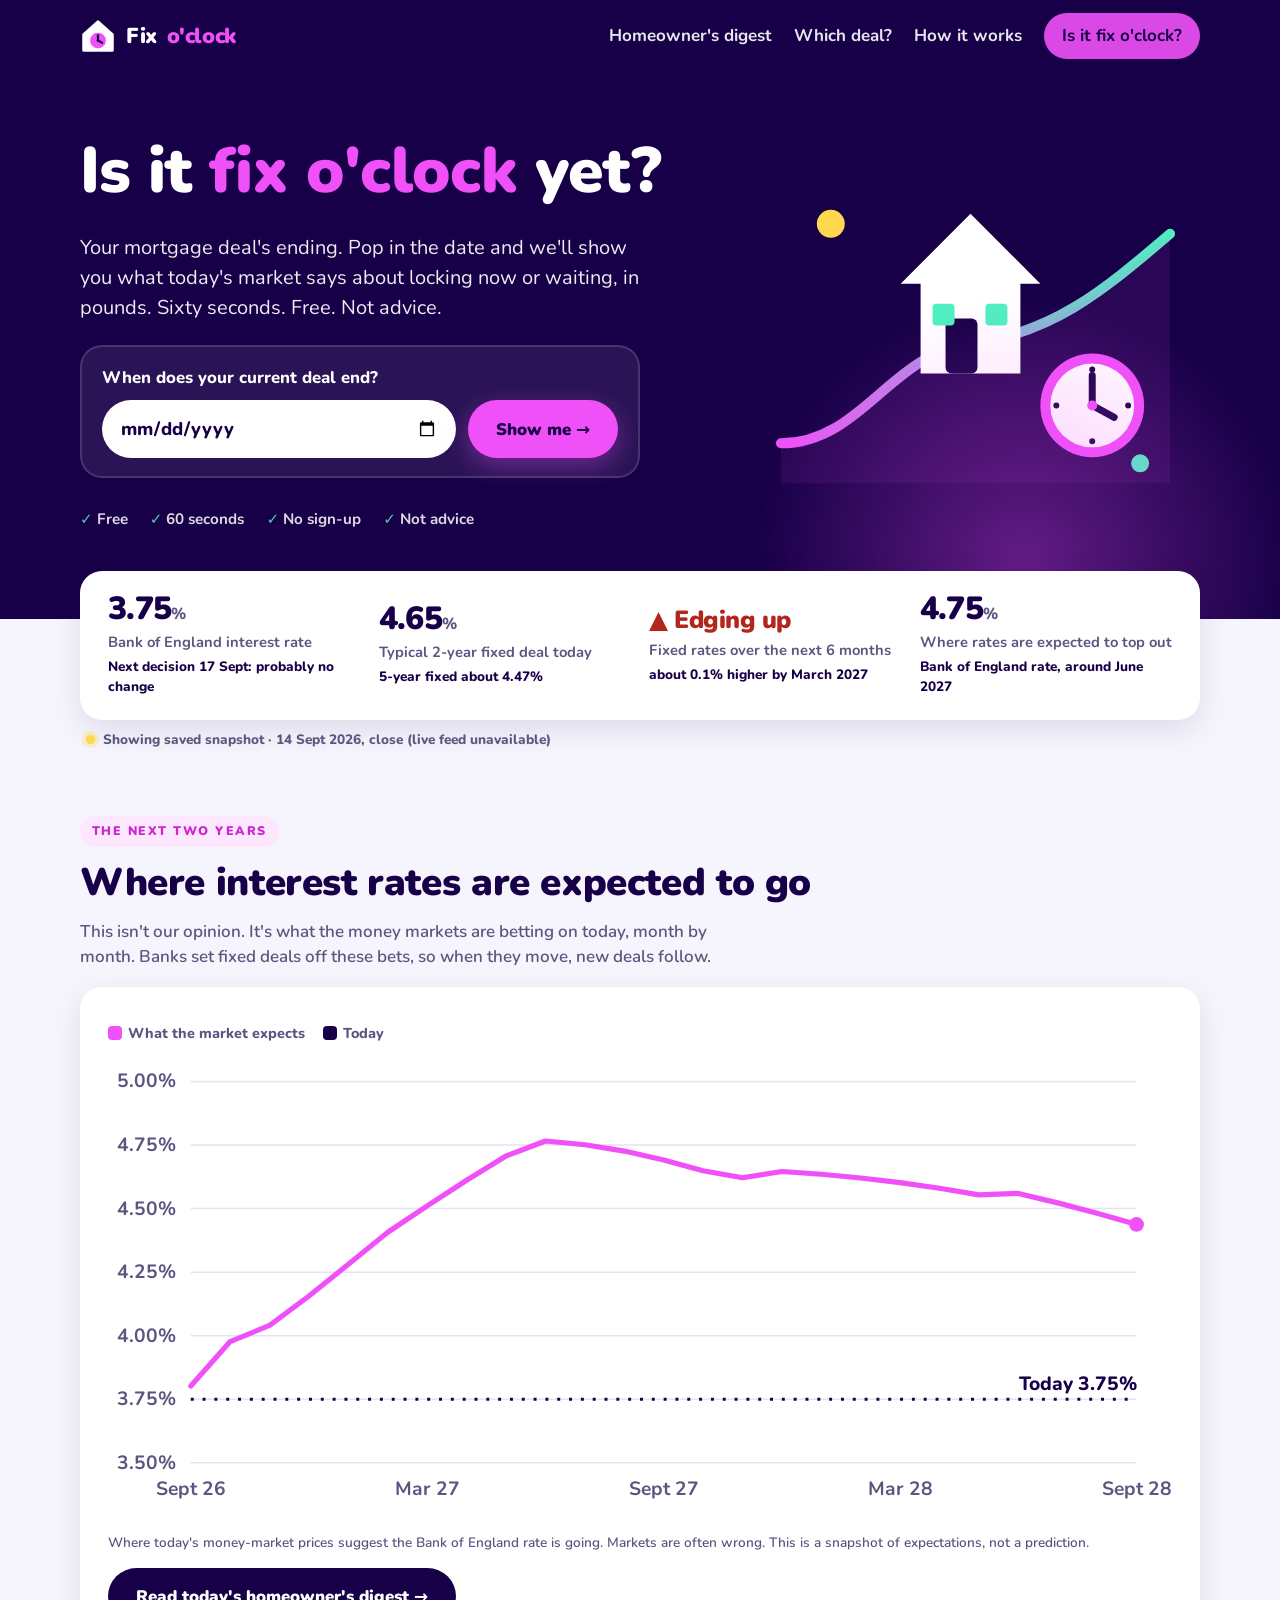
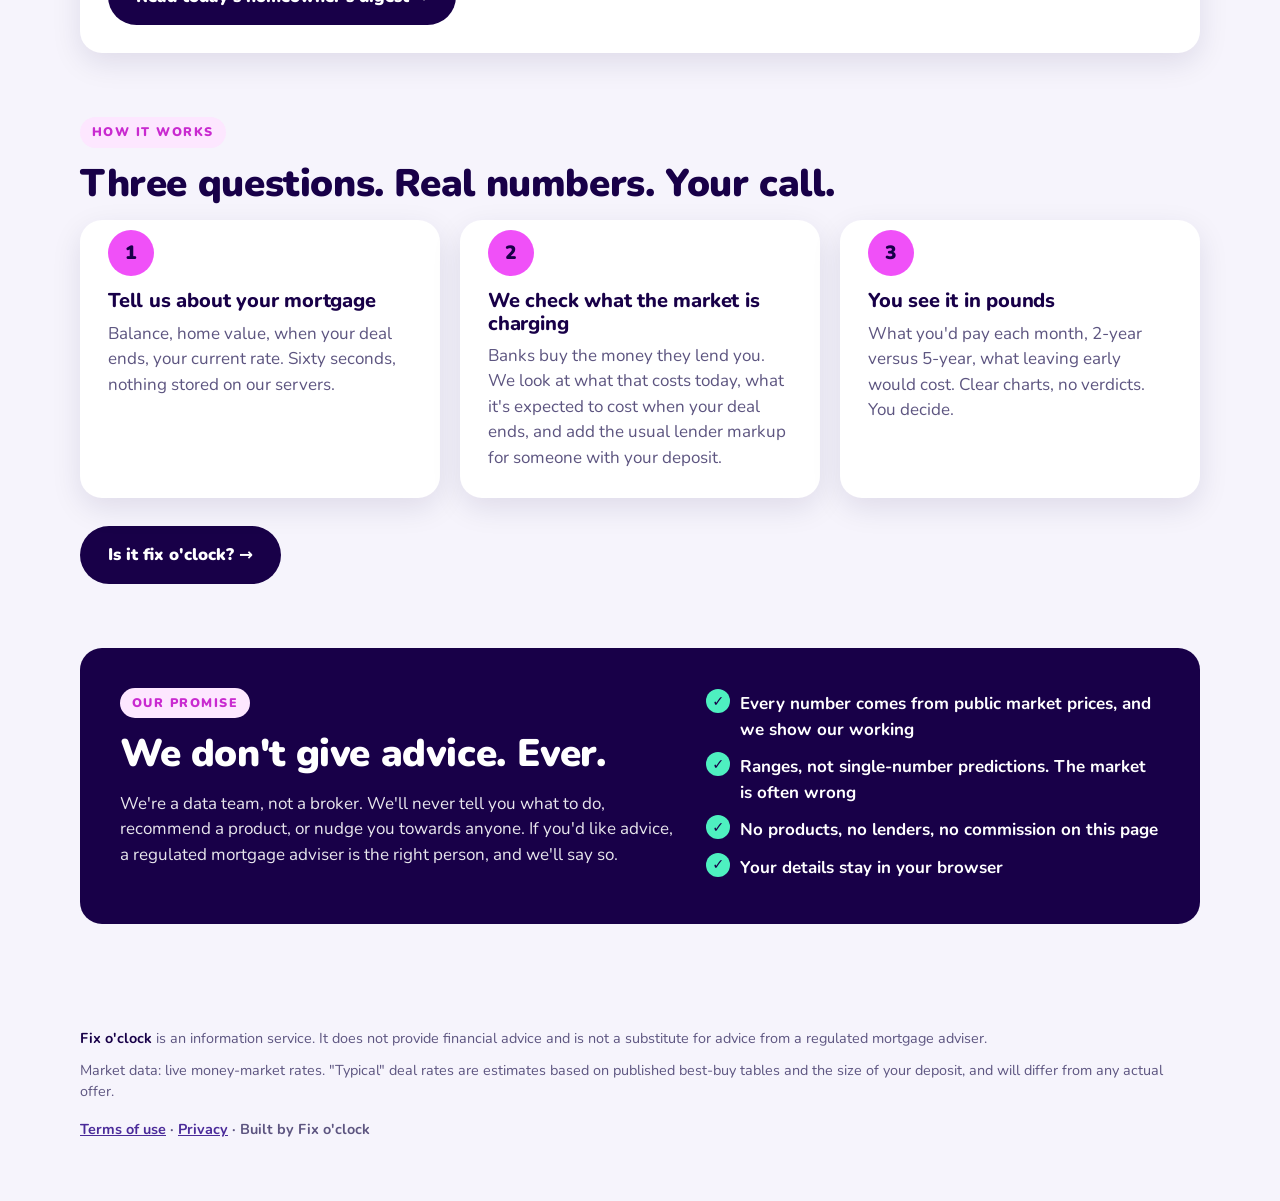
==== commit f24ad6cb: "Button copy: Is it fix o'clock? Co-Authored-By: Claude Fable 5.1 <noreply@anthropic.com>" ====
--- a/app/index.html
+++ b/app/index.html
@@ -20,7 +20,7 @@
       <a href="news/index.html">Homeowner's digest</a>
       <a href="position.html">Which deal?</a>
       <a href="#how">How it works</a>
-      <a class="cta" href="calculate.html">Run my numbers</a>
+      <a class="cta" href="calculate.html">Is it fix o'clock?</a>
     </nav>
   </div>
 </header>
@@ -96,7 +96,7 @@
       <div class="card step"><div class="num">2</div><h3>We check what the market is charging</h3><p>Banks buy the money they lend you. We look at what that costs today, what it's expected to cost when your deal ends, and add the usual lender markup for someone with your deposit.</p></div>
       <div class="card step"><div class="num">3</div><h3>You see it in pounds</h3><p>What you'd pay each month, 2-year versus 5-year, what leaving early would cost. Clear charts, no verdicts. You decide.</p></div>
     </div>
-    <div style="margin-top:28px"><a class="btn btn-ink" href="calculate.html">Run my numbers →</a></div>
+    <div style="margin-top:28px"><a class="btn btn-ink" href="calculate.html">Is it fix o'clock? →</a></div>
   </div>
 </section>
 
